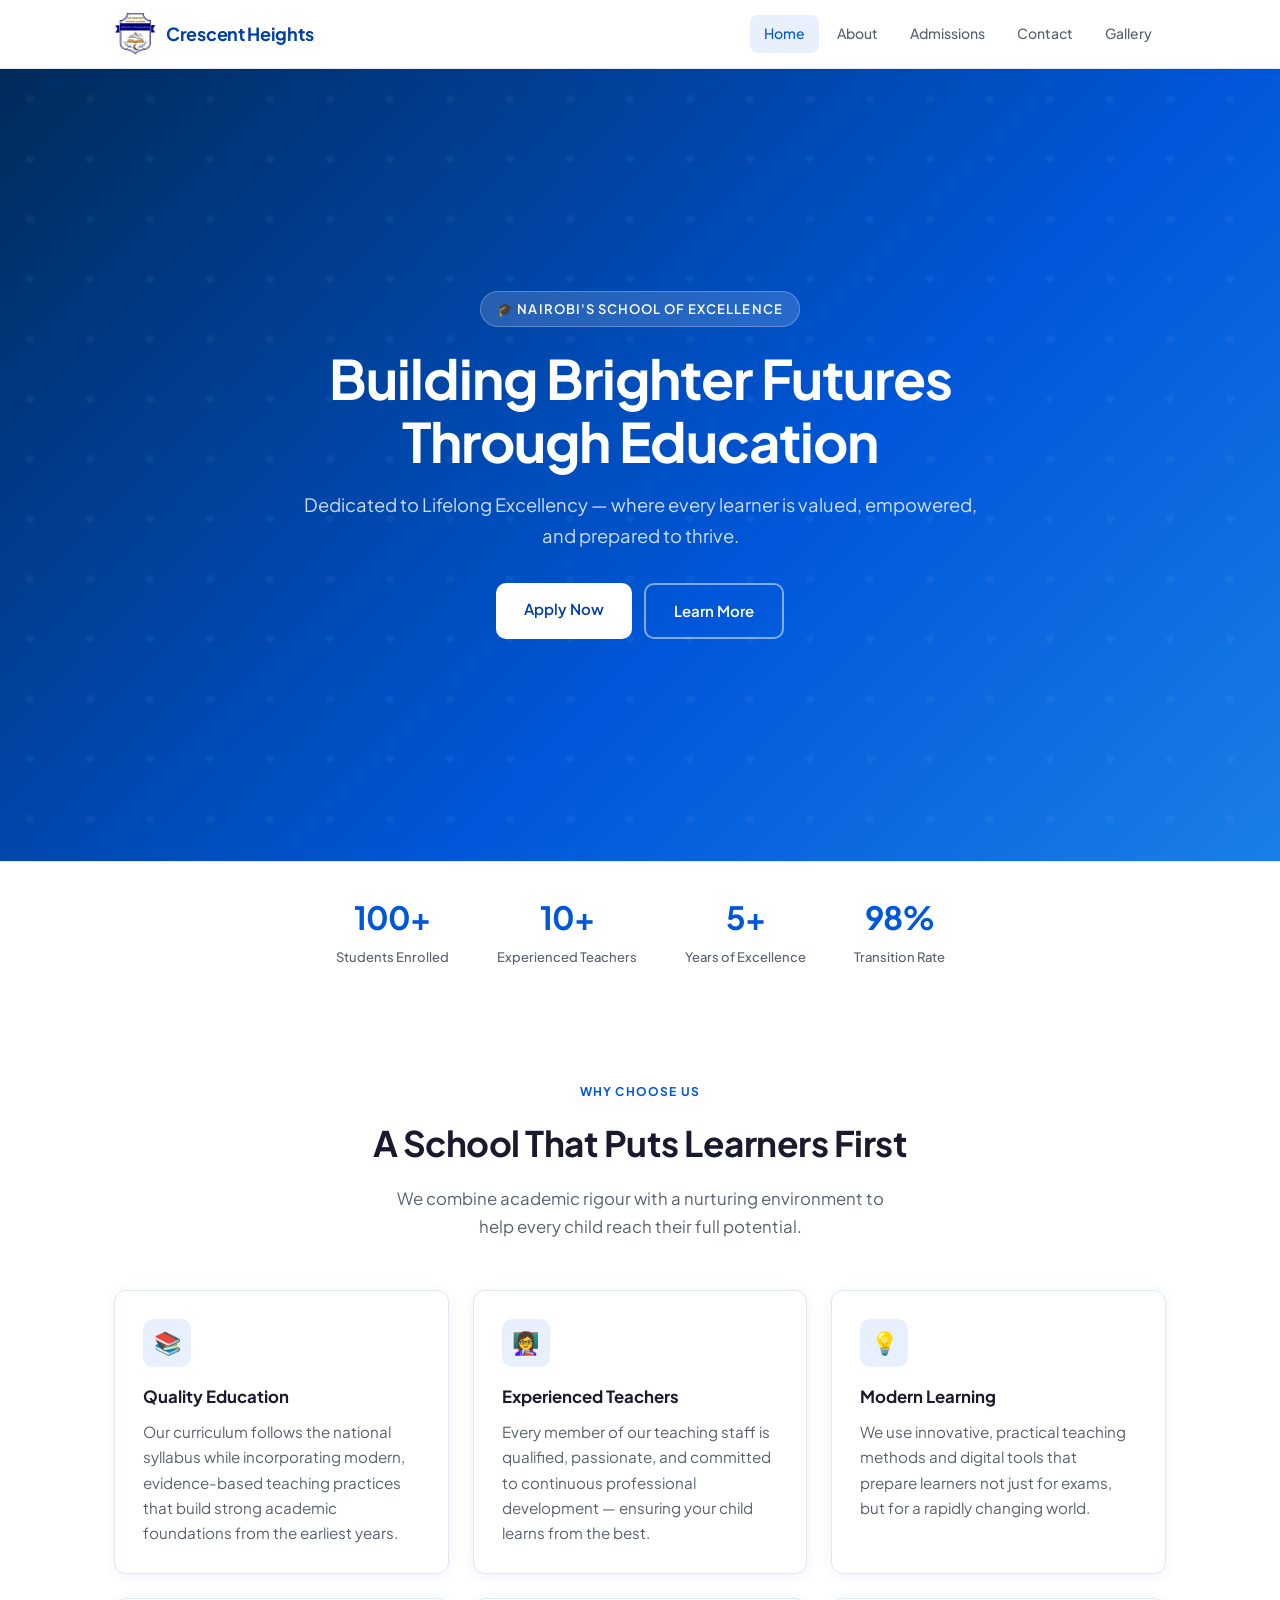
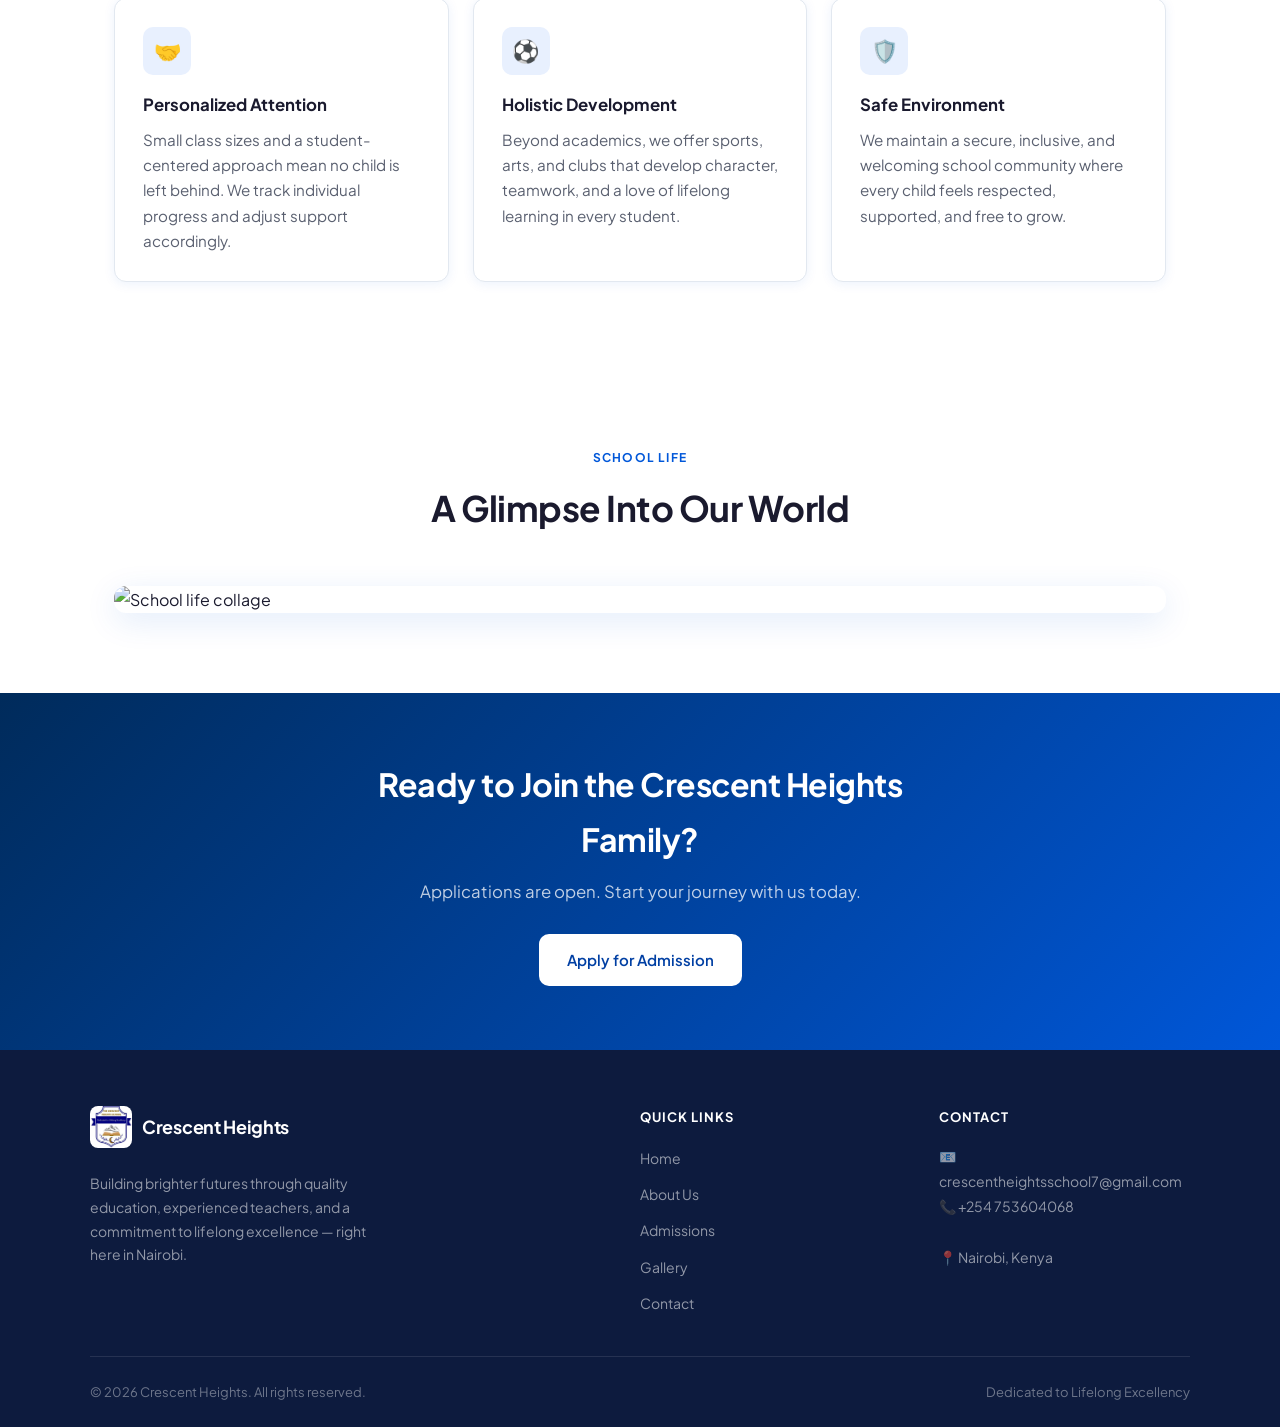
==== index.html @ 7d0cb00f "gallery update" ====
<!DOCTYPE html>
<html lang="en">
<head>
  <meta charset="UTF-8">
  <meta name="viewport" content="width=device-width, initial-scale=1.0">
  <meta name="description" content="Crescent Heights — a modern school committed to quality education, experienced teachers, and lifelong learning. Apply today.">
  <title>Crescent Heights — Building Brighter Futures</title>
  <link rel="icon" href="images/logo.jpg">
  <link rel="stylesheet" href="style.css">
</head>
<body>

<header>
  <div class="navbar">
    <a href="index.html" class="logo-section">
      <img src="images/logo.jpg" class="logo" alt="Crescent Heights Logo">
      <span class="school-name">Crescent Heights</span>
    </a>
    <button class="hamburger" id="hamburger" aria-label="Toggle menu">
      <span></span><span></span><span></span>
    </button>
    <nav id="main-nav">
      <a href="index.html" class="active">Home</a>
      <a href="about.html">About</a>
      <a href="admission.html">Admissions</a>
      <a href="contact.html">Contact</a>
      <a href="gallery.html">Gallery</a>
    </nav>
  </div>
</header>

<section class="hero">
  <div class="hero-content">
    <div class="hero-badge">🎓 Nairobi's School of Excellence</div>
    <h1>Building Brighter Futures Through Education</h1>
    <p>Dedicated to Lifelong Excellency — where every learner is valued, empowered, and prepared to thrive.</p>
    <div class="hero-btns">
      <a href="admission.html" class="btn btn-primary">Apply Now</a>
      <a href="about.html" class="btn btn-outline">Learn More</a>
    </div>
  </div>
</section>

<div class="stats-strip">
  <div class="stats-grid">
    <div class="stat fade-up"><div class="stat-number">100+</div><div class="stat-label">Students Enrolled</div></div>
    <div class="stat fade-up"><div class="stat-number">10+</div><div class="stat-label">Experienced Teachers</div></div>
    <div class="stat fade-up"><div class="stat-number">5+</div><div class="stat-label">Years of Excellence</div></div>
    <div class="stat fade-up"><div class="stat-number">98%</div><div class="stat-label">Transition Rate</div></div>
  </div>
</div>

<section class="section">
  <div class="section-header fade-up">
    <div class="section-tag">Why Choose Us</div>
    <h2>A School That Puts Learners First</h2>
    <p class="section-sub">We combine academic rigour with a nurturing environment to help every child reach their full potential.</p>
  </div>
  <div class="cards">
    <div class="card fade-up">
      <div class="card-icon">📚</div>
      <h3>Quality Education</h3>
      <p>Our curriculum follows the national syllabus while incorporating modern, evidence-based teaching practices that build strong academic foundations from the earliest years.</p>
    </div>
    <div class="card fade-up">
      <div class="card-icon">👩‍🏫</div>
      <h3>Experienced Teachers</h3>
      <p>Every member of our teaching staff is qualified, passionate, and committed to continuous professional development — ensuring your child learns from the best.</p>
    </div>
    <div class="card fade-up">
      <div class="card-icon">💡</div>
      <h3>Modern Learning</h3>
      <p>We use innovative, practical teaching methods and digital tools that prepare learners not just for exams, but for a rapidly changing world.</p>
    </div>
    <div class="card fade-up">
      <div class="card-icon">🤝</div>
      <h3>Personalized Attention</h3>
      <p>Small class sizes and a student-centered approach mean no child is left behind. We track individual progress and adjust support accordingly.</p>
    </div>
    <div class="card fade-up">
      <div class="card-icon">⚽</div>
      <h3>Holistic Development</h3>
      <p>Beyond academics, we offer sports, arts, and clubs that develop character, teamwork, and a love of lifelong learning in every student.</p>
    </div>
    <div class="card fade-up">
      <div class="card-icon">🛡️</div>
      <h3>Safe Environment</h3>
      <p>We maintain a secure, inclusive, and welcoming school community where every child feels respected, supported, and free to grow.</p>
    </div>
  </div>
</section>

<section class="section">
  <div class="section-header fade-up">
    <div class="section-tag">School Life</div>
    <h2>A Glimpse Into Our World</h2>
  </div>
  <div class="collage-preview fade-up">
    <img src="images/photos collage.png" alt="School life collage">
    <div class="collage-overlay">
      <a href="gallery.html" class="btn btn-primary">View Full Gallery</a>
    </div>
  </div>
</section>

<section style="background: linear-gradient(135deg, #002b5b, #0057D9); padding: 64px 24px; text-align: center;">
  <div style="max-width: 560px; margin: 0 auto;">
    <h2 style="color:#fff; font-size:clamp(1.5rem,3vw,2rem); font-weight:700; margin-bottom:12px; letter-spacing:-0.5px;">Ready to Join the Crescent Heights Family?</h2>
    <p style="color:rgba(255,255,255,0.75); margin-bottom:28px; font-size:1.05rem;">Applications are open. Start your journey with us today.</p>
    <a href="admission.html" class="btn btn-primary">Apply for Admission</a>
  </div>
</section>

<footer>
  <div class="footer-grid">
    <div class="footer-brand">
      <a href="index.html" class="logo-section" style="margin-bottom:12px; display:inline-flex;">
        <img src="images/logo.jpg" class="logo" alt="Logo">
        <span class="school-name">Crescent Heights</span>
      </a>
      <p>Building brighter futures through quality education, experienced teachers, and a commitment to lifelong excellence — right here in Nairobi.</p>
    </div>
    <div class="footer-col">
      <h4>Quick Links</h4>
      <ul>
        <li><a href="index.html">Home</a></li>
        <li><a href="about.html">About Us</a></li>
        <li><a href="admission.html">Admissions</a></li>
        <li><a href="gallery.html">Gallery</a></li>
        <li><a href="contact.html">Contact</a></li>
      </ul>
    </div>
    <div class="footer-col">
      <h4>Contact</h4>
      <address>
        📧 crescentheightsschool7@gmail.com<br>
        📞 +254 753604068<br><br>
        📍 Nairobi, Kenya
      </address>
    </div>
  </div>
  <div class="footer-bottom">
    <span>© 2026 Crescent Heights. All rights reserved.</span>
    <span>Dedicated to Lifelong Excellency</span>
  </div>
</footer>

<script>
  const hamburger = document.getElementById('hamburger');
  const nav = document.getElementById('main-nav');
  hamburger.addEventListener('click', () => {
    hamburger.classList.toggle('open');
    nav.classList.toggle('open');
  });

  const observer = new IntersectionObserver((entries) => {
    entries.forEach((e, i) => {
      if (e.isIntersecting) {
        setTimeout(() => e.target.classList.add('visible'), i * 80);
        observer.unobserve(e.target);
      }
    });
  }, { threshold: 0.1 });
  document.querySelectorAll('.fade-up').forEach(el => observer.observe(el));
</script>
</body>
</html>
---- style.css ----
@import url('https://fonts.googleapis.com/css2?family=Plus+Jakarta+Sans:wght@400;500;600;700&display=swap');

*, *::before, *::after { box-sizing: border-box; margin: 0; padding: 0; }

:root {
  --blue: #0057D9;
  --blue-dark: #003FA3;
  --blue-light: #E8F0FE;
  --gold: #F5A623;
  --text: #1a1a2e;
  --muted: #5a6070;
  --border: #e2e8f0;
  --bg: #f8faff;
  --white: #ffffff;
  --radius: 12px;
  --shadow: 0 2px 12px rgba(0,87,217,0.08);
  --shadow-lg: 0 8px 32px rgba(0,87,217,0.12);
}

html { scroll-behavior: smooth; }

body {
  font-family: 'Plus Jakarta Sans', sans-serif;
  color: var(--text);
  background: var(--white);
  line-height: 1.7;
  font-size: 16px;
}

/* ── NAVBAR ── */
header {
  position: sticky;
  top: 0;
  z-index: 100;
  background: rgba(255,255,255,0.95);
  backdrop-filter: blur(10px);
  border-bottom: 1px solid var(--border);
  box-shadow: 0 1px 8px rgba(0,0,0,0.05);
}

.navbar {
  max-width: 1100px;
  margin: 0 auto;
  padding: 0 24px;
  display: flex;
  align-items: center;
  justify-content: space-between;
  height: 68px;
}

.logo-section {
  display: flex;
  align-items: center;
  gap: 10px;
  text-decoration: none;
  flex-shrink: 0;
}

.logo {
  width: 42px;
  height: 42px;
  border-radius: 8px;
  object-fit: cover;
}

.school-name {
  font-weight: 700;
  font-size: 18px;
  color: var(--blue-dark);
  letter-spacing: -0.3px;
}

nav {
  display: flex;
  align-items: center;
  gap: 4px;
}

nav a {
  text-decoration: none;
  color: var(--muted);
  font-weight: 500;
  font-size: 14px;
  padding: 7px 14px;
  border-radius: 8px;
  transition: all 0.2s;
}

nav a:hover, nav a.active {
  color: var(--blue);
  background: var(--blue-light);
}

.hamburger {
  display: none;
  flex-direction: column;
  gap: 5px;
  cursor: pointer;
  padding: 6px;
  background: none;
  border: none;
  border-radius: 6px;
}

.hamburger span {
  display: block;
  width: 22px;
  height: 2px;
  background: var(--text);
  border-radius: 2px;
  transition: all 0.3s;
}

.hamburger.open span:nth-child(1) { transform: translateY(7px) rotate(45deg); }
.hamburger.open span:nth-child(2) { opacity: 0; }
.hamburger.open span:nth-child(3) { transform: translateY(-7px) rotate(-45deg); }

/* ── HERO ── */
.hero {
  background: linear-gradient(135deg, #002b5b 0%, #0057D9 60%, #1a7fe8 100%);
  min-height: 88vh;
  display: flex;
  align-items: center;
  justify-content: center;
  text-align: center;
  padding: 80px 24px;
  position: relative;
  overflow: hidden;
}

.hero::before {
  content: '';
  position: absolute;
  inset: 0;
  background: url("data:image/svg+xml,%3Csvg width='60' height='60' viewBox='0 0 60 60' xmlns='http://www.w3.org/2000/svg'%3E%3Cg fill='none' fill-rule='evenodd'%3E%3Cg fill='%23ffffff' fill-opacity='0.04'%3E%3Ccircle cx='30' cy='30' r='4'/%3E%3C/g%3E%3C/g%3E%3C/svg%3E");
}

.hero-content {
  position: relative;
  z-index: 1;
  max-width: 680px;
}

.hero-badge {
  display: inline-block;
  background: rgba(255,255,255,0.15);
  color: #fff;
  font-size: 13px;
  font-weight: 600;
  letter-spacing: 0.08em;
  text-transform: uppercase;
  padding: 6px 16px;
  border-radius: 999px;
  border: 1px solid rgba(255,255,255,0.25);
  margin-bottom: 20px;
  animation: fadeUp 0.6s ease both;
}

.hero h1 {
  font-size: clamp(2rem, 5vw, 3.4rem);
  font-weight: 700;
  color: #fff;
  line-height: 1.15;
  letter-spacing: -1px;
  margin-bottom: 16px;
  animation: fadeUp 0.6s 0.1s ease both;
}

.hero p {
  font-size: 1.15rem;
  color: rgba(255,255,255,0.8);
  margin-bottom: 32px;
  animation: fadeUp 0.6s 0.2s ease both;
}

.hero-btns {
  display: flex;
  gap: 12px;
  justify-content: center;
  flex-wrap: wrap;
  animation: fadeUp 0.6s 0.3s ease both;
}

.btn {
  display: inline-block;
  padding: 13px 28px;
  border-radius: 10px;
  font-weight: 600;
  font-size: 15px;
  text-decoration: none;
  transition: all 0.2s;
  cursor: pointer;
  border: none;
  font-family: inherit;
}

.btn-primary { background: var(--white); color: var(--blue-dark); }
.btn-primary:hover { background: #f0f4ff; transform: translateY(-2px); box-shadow: 0 8px 20px rgba(0,0,0,0.15); }

.btn-outline { background: transparent; color: #fff; border: 2px solid rgba(255,255,255,0.5); }
.btn-outline:hover { background: rgba(255,255,255,0.1); transform: translateY(-2px); }

.btn-blue { background: var(--blue); color: #fff; }
.btn-blue:hover { background: var(--blue-dark); transform: translateY(-2px); box-shadow: var(--shadow-lg); }

/* ── STATS ── */
.stats-strip {
  background: var(--white);
  border-top: 1px solid var(--border);
  padding: 28px 24px;
}

.stats-grid {
  max-width: 800px;
  margin: 0 auto;
  display: flex;
  justify-content: center;
  gap: 48px;
  flex-wrap: wrap;
}

.stat { text-align: center; }
.stat-number { font-size: 2rem; font-weight: 700; color: var(--blue); letter-spacing: -1px; }
.stat-label { font-size: 13px; color: var(--muted); font-weight: 500; margin-top: 2px; }

/* ── SECTIONS ── */
.section {
  padding: 80px 24px;
  max-width: 1100px;
  margin: 0 auto;
}

.section-header { text-align: center; margin-bottom: 48px; }

.section-tag {
  display: inline-block;
  font-size: 12px;
  font-weight: 700;
  letter-spacing: 0.1em;
  text-transform: uppercase;
  color: var(--blue);
  margin-bottom: 10px;
}

.section h2 {
  font-size: clamp(1.6rem, 3vw, 2.2rem);
  font-weight: 700;
  letter-spacing: -0.5px;
  margin-bottom: 12px;
}

.section-sub { color: var(--muted); font-size: 1.05rem; max-width: 520px; margin: 0 auto; }

/* ── CARDS ── */
.cards { display: grid; grid-template-columns: repeat(auto-fit, minmax(280px, 1fr)); gap: 24px; }

.card {
  background: var(--white);
  border: 1px solid var(--border);
  border-radius: var(--radius);
  padding: 28px;
  transition: all 0.25s;
  box-shadow: var(--shadow);
}

.card:hover { transform: translateY(-4px); box-shadow: var(--shadow-lg); border-color: rgba(0,87,217,0.2); }

.card-icon {
  width: 48px; height: 48px;
  border-radius: 10px;
  background: var(--blue-light);
  display: flex; align-items: center; justify-content: center;
  margin-bottom: 16px;
  font-size: 22px;
}

.card h3 { font-size: 1.05rem; font-weight: 700; margin-bottom: 8px; }
.card p { color: var(--muted); font-size: 0.95rem; line-height: 1.65; }

/* ── PAGE HERO ── */
.page-hero {
  background: linear-gradient(135deg, #002b5b, #0057D9);
  padding: 60px 24px;
  text-align: center;
  color: #fff;
}

.page-hero h1 { font-size: clamp(1.8rem, 4vw, 2.8rem); font-weight: 700; margin-bottom: 10px; letter-spacing: -0.5px; }
.page-hero p { color: rgba(255,255,255,0.8); font-size: 1.05rem; }

/* ── ABOUT ── */
.motto-banner { background: var(--gold); padding: 20px 24px; text-align: center; }
.motto-banner p { font-size: 1.2rem; font-weight: 700; color: #5a3800; letter-spacing: 0.02em; }

.about-page { max-width: 900px; margin: 0 auto; padding: 60px 24px; }

.about-grid { display: grid; grid-template-columns: 1fr 1fr; gap: 24px; margin: 0 0 24px; }

.about-card {
  background: var(--white);
  border: 1px solid var(--border);
  border-radius: var(--radius);
  padding: 32px;
  box-shadow: var(--shadow);
}

.about-card.full-width { grid-column: 1 / -1; }

.about-card h2 {
  font-size: 12px; font-weight: 700; color: var(--blue-dark);
  text-transform: uppercase; letter-spacing: 0.06em; margin-bottom: 10px;
}

.about-card p { color: var(--text); font-size: 1rem; line-height: 1.7; }
.about-card .highlight { font-size: 1.25rem; font-weight: 700; color: var(--blue); font-style: italic; }

.values-grid { display: grid; grid-template-columns: repeat(auto-fit, minmax(160px, 1fr)); gap: 14px; margin-top: 16px; }

.value-item { background: var(--blue-light); border-radius: 10px; padding: 16px; }
.value-item strong { display: block; color: var(--blue-dark); font-weight: 700; font-size: 14px; margin-bottom: 4px; }
.value-item span { font-size: 13px; color: var(--muted); }

/* ── FORMS ── */
.form-page { max-width: 680px; margin: 0 auto; padding: 60px 24px; }

.form-card {
  background: var(--white);
  border: 1px solid var(--border);
  border-radius: 16px;
  padding: 40px;
  box-shadow: var(--shadow-lg);
}

.form-card h2 { font-size: 1.4rem; font-weight: 700; margin-bottom: 6px; }
.form-card .sub { color: var(--muted); font-size: 0.95rem; margin-bottom: 28px; }

.form-group { margin-bottom: 18px; }
.form-group label { display: block; font-size: 14px; font-weight: 600; color: var(--text); margin-bottom: 6px; }

.form-group input,
.form-group select,
.form-group textarea {
  width: 100%;
  padding: 11px 14px;
  border: 1.5px solid var(--border);
  border-radius: 8px;
  font-family: inherit;
  font-size: 15px;
  color: var(--text);
  background: var(--white);
  transition: border-color 0.2s, box-shadow 0.2s;
  outline: none;
}

.form-group input:focus,
.form-group select:focus,
.form-group textarea:focus {
  border-color: var(--blue);
  box-shadow: 0 0 0 3px rgba(0,87,217,0.1);
}

.form-group textarea { resize: vertical; min-height: 110px; }
.form-row { display: grid; grid-template-columns: 1fr 1fr; gap: 16px; }

.docs-checklist {
  background: var(--blue-light);
  border-radius: 10px;
  padding: 18px 20px;
  margin-bottom: 24px;
}

.docs-checklist h4 {
  font-size: 13px; font-weight: 700; color: var(--blue-dark);
  text-transform: uppercase; letter-spacing: 0.06em; margin-bottom: 10px;
}

.docs-checklist ul { list-style: none; display: flex; flex-direction: column; gap: 6px; }

.docs-checklist li {
  font-size: 14px; color: var(--blue-dark);
  display: flex; align-items: center; gap: 8px;
}

.docs-checklist li::before { content: '✓'; font-weight: 700; color: var(--blue); }

/* ── CONTACT ── */
.contact-layout {
  display: grid;
  grid-template-columns: 1fr 1.6fr;
  gap: 40px;
  max-width: 1000px;
  margin: 0 auto;
  padding: 60px 24px;
  align-items: start;
}

.contact-info h2 { font-size: 1.5rem; font-weight: 700; margin-bottom: 10px; }
.contact-info .sub { color: var(--muted); margin-bottom: 28px; font-size: 0.95rem; }

.contact-detail { display: flex; align-items: flex-start; gap: 14px; margin-bottom: 20px; }

.contact-detail-icon {
  width: 40px; height: 40px;
  border-radius: 10px;
  background: var(--blue-light);
  display: flex; align-items: center; justify-content: center;
  font-size: 17px; flex-shrink: 0;
}

.contact-detail-text strong {
  display: block; font-size: 13px; font-weight: 700;
  color: var(--muted); text-transform: uppercase;
  letter-spacing: 0.05em; margin-bottom: 2px;
}

.contact-detail-text span { font-size: 15px; color: var(--text); }

.map-embed { margin-top: 24px; border-radius: var(--radius); overflow: hidden; border: 1px solid var(--border); }
.map-embed iframe { width: 100%; height: 220px; display: block; border: none; }

/* ── GALLERY ── */
.gallery-section { padding: 60px 24px; max-width: 1100px; margin: 0 auto; }

.gallery-filters { display: flex; gap: 8px; justify-content: center; margin-bottom: 32px; flex-wrap: wrap; }

.filter-btn {
  padding: 7px 18px;
  border-radius: 999px;
  border: 1.5px solid var(--border);
  background: transparent;
  font-family: inherit;
  font-size: 14px; font-weight: 500;
  color: var(--muted);
  cursor: pointer;
  transition: all 0.2s;
}

.filter-btn.active, .filter-btn:hover { background: var(--blue); color: #fff; border-color: var(--blue); }

.gallery-grid { display: grid; grid-template-columns: repeat(auto-fill, minmax(280px, 1fr)); gap: 16px; }

.gallery-item {
  border-radius: var(--radius);
  overflow: hidden;
  aspect-ratio: 4/3;
  background: var(--bg);
  border: 1px solid var(--border);
  cursor: pointer;
  position: relative;
}

.gallery-item img { width: 100%; height: 100%; object-fit: cover; transition: transform 0.35s; display: block; }
.gallery-item:hover img { transform: scale(1.05); }

.gallery-item-overlay {
  position: absolute; inset: 0;
  background: rgba(0,43,91,0.55);
  display: flex; align-items: center; justify-content: center;
  opacity: 0; transition: opacity 0.25s;
  color: #fff; font-size: 28px;
}

.gallery-item:hover .gallery-item-overlay { opacity: 1; }

/* ── LIGHTBOX ── */
.lightbox {
  display: none; position: fixed; inset: 0;
  background: rgba(0,0,0,0.92);
  z-index: 1000;
  align-items: center; justify-content: center;
  padding: 24px;
}

.lightbox.open { display: flex; }
.lightbox-img { max-width: 90vw; max-height: 85vh; border-radius: 8px; object-fit: contain; }

.lightbox .close {
  position: absolute; top: 20px; right: 28px;
  color: #fff; font-size: 36px; cursor: pointer;
  line-height: 1; opacity: 0.7; transition: opacity 0.2s;
}

.lightbox .close:hover { opacity: 1; }

/* ── FOOTER ── */
footer { background: #0d1b3e; color: rgba(255,255,255,0.75); padding: 56px 24px 24px; }

.footer-grid {
  max-width: 1100px; margin: 0 auto;
  display: grid; grid-template-columns: 2fr 1fr 1fr;
  gap: 48px; padding-bottom: 40px;
  border-bottom: 1px solid rgba(255,255,255,0.1);
}

.footer-brand .school-name { color: #fff; font-size: 18px; }
.footer-brand p { margin-top: 12px; font-size: 14px; line-height: 1.7; max-width: 280px; color: rgba(255,255,255,0.55); }

.footer-col h4 { color: #fff; font-size: 13px; font-weight: 700; text-transform: uppercase; letter-spacing: 0.08em; margin-bottom: 16px; }
.footer-col ul { list-style: none; display: flex; flex-direction: column; gap: 9px; }
.footer-col ul li a { color: rgba(255,255,255,0.55); text-decoration: none; font-size: 14px; transition: color 0.2s; }
.footer-col ul li a:hover { color: #fff; }
.footer-col address { font-style: normal; font-size: 14px; color: rgba(255,255,255,0.55); line-height: 1.8; }

.footer-bottom {
  max-width: 1100px; margin: 0 auto; padding-top: 24px;
  display: flex; justify-content: space-between; align-items: center;
  font-size: 13px; color: rgba(255,255,255,0.4);
  flex-wrap: wrap; gap: 8px;
}

/* ── COLLAGE PREVIEW ── */
.collage-preview {
  position: relative;
  border-radius: var(--radius);
  overflow: hidden;
  box-shadow: var(--shadow-lg);
  cursor: pointer;
}

.collage-preview img {
  width: 100%;
  max-height: 440px;
  object-fit: cover;
  display: block;
  transition: transform 0.4s ease;
}

.collage-preview:hover img { transform: scale(1.03); }

.collage-overlay {
  position: absolute;
  inset: 0;
  background: rgba(0,20,60,0.45);
  display: flex;
  align-items: center;
  justify-content: center;
  opacity: 0;
  transition: opacity 0.3s ease;
}

.collage-preview:hover .collage-overlay { opacity: 1; }

/* ── ANIMATIONS ── */
.fade-up { opacity: 0; transform: translateY(24px); transition: opacity 0.5s ease, transform 0.5s ease; }
.fade-up.visible { opacity: 1; transform: none; }

@keyframes fadeUp {
  from { opacity: 0; transform: translateY(20px); }
  to { opacity: 1; transform: none; }
}

/* ── RESPONSIVE ── */
@media (max-width: 768px) {
  .hamburger { display: flex; }

  nav {
    display: none; position: absolute;
    top: 68px; left: 0; right: 0;
    background: var(--white);
    border-bottom: 1px solid var(--border);
    flex-direction: column;
    padding: 12px 16px 20px; gap: 2px;
    box-shadow: 0 8px 24px rgba(0,0,0,0.08);
  }

  nav.open { display: flex; }
  nav a { width: 100%; padding: 11px 14px; font-size: 15px; }

  .about-grid { grid-template-columns: 1fr; }
  .about-card.full-width { grid-column: 1; }
  .form-row { grid-template-columns: 1fr; }
  .contact-layout { grid-template-columns: 1fr; }
  .footer-grid { grid-template-columns: 1fr; gap: 32px; }
  .stats-grid { gap: 28px; }
  .form-card { padding: 24px; }
}

@media (max-width: 480px) {
  .hero-btns { flex-direction: column; align-items: center; }
  .gallery-grid { grid-template-columns: repeat(2, 1fr); }
}
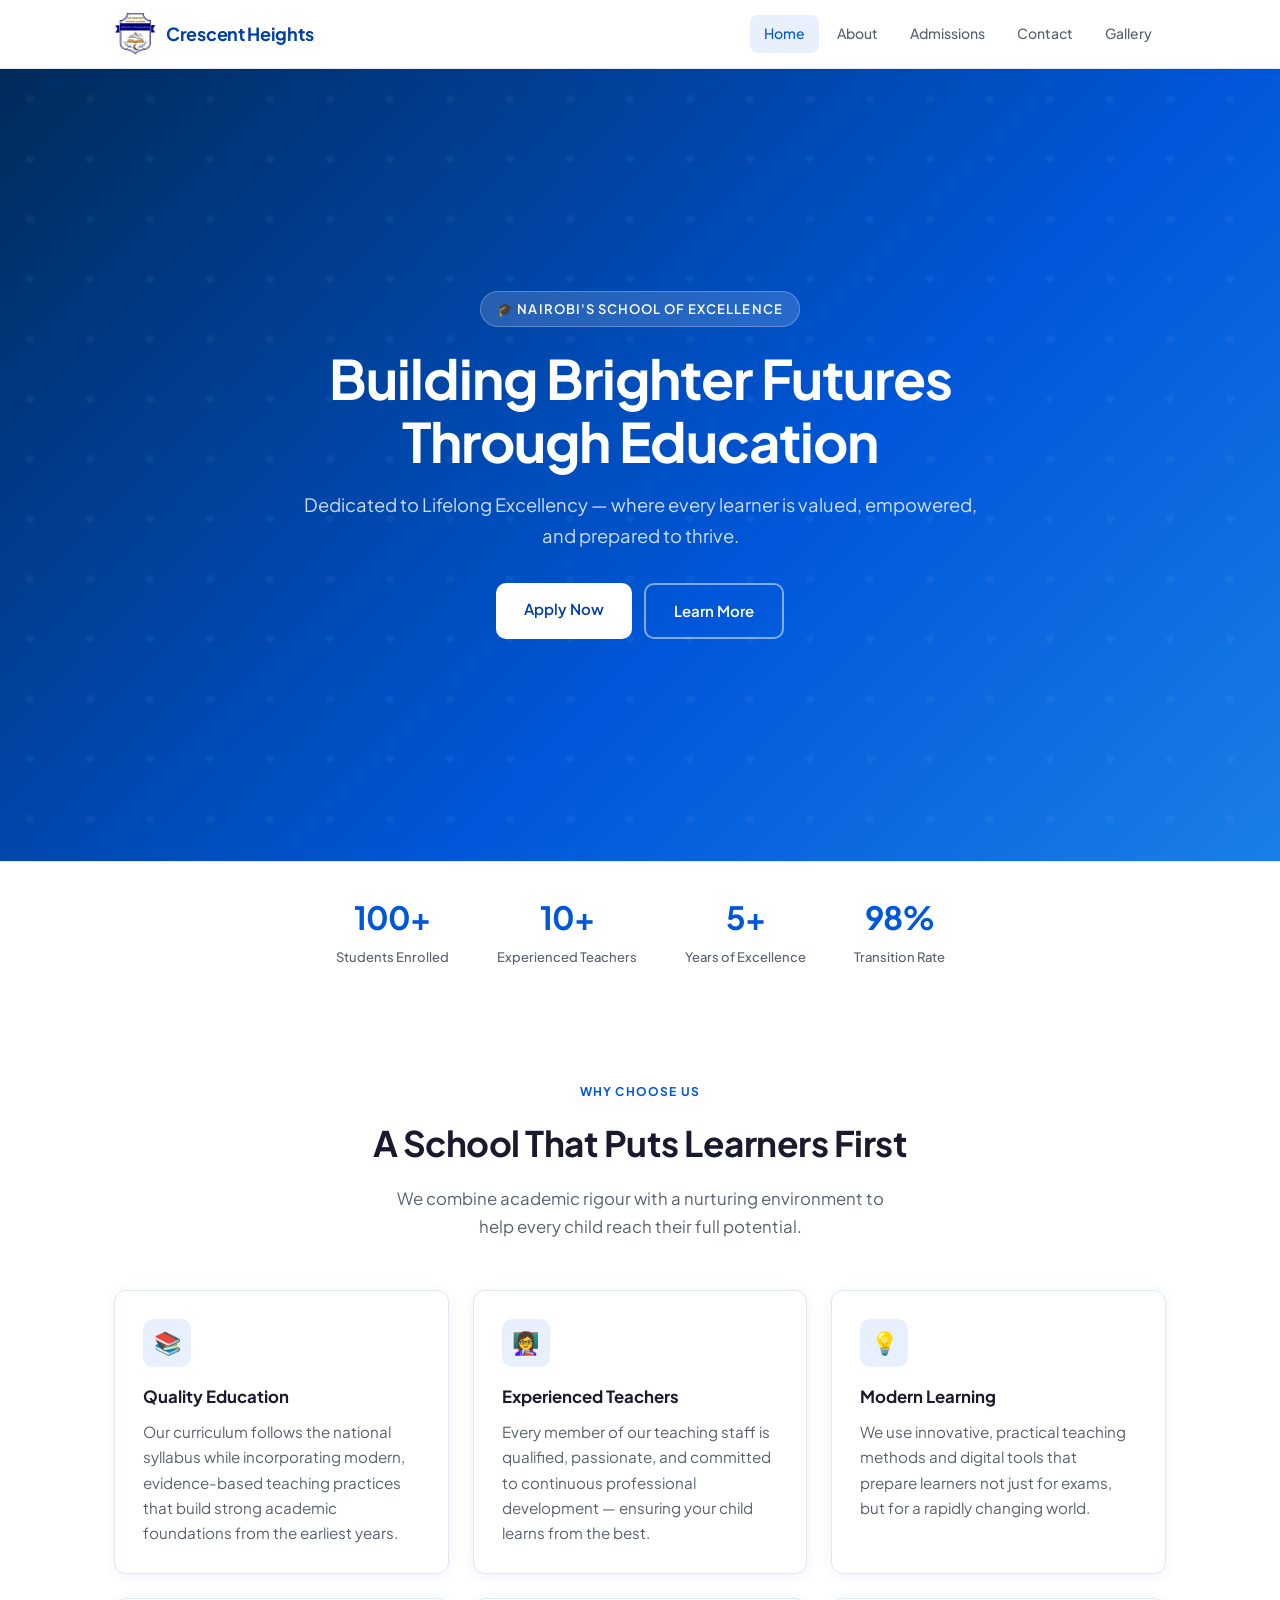
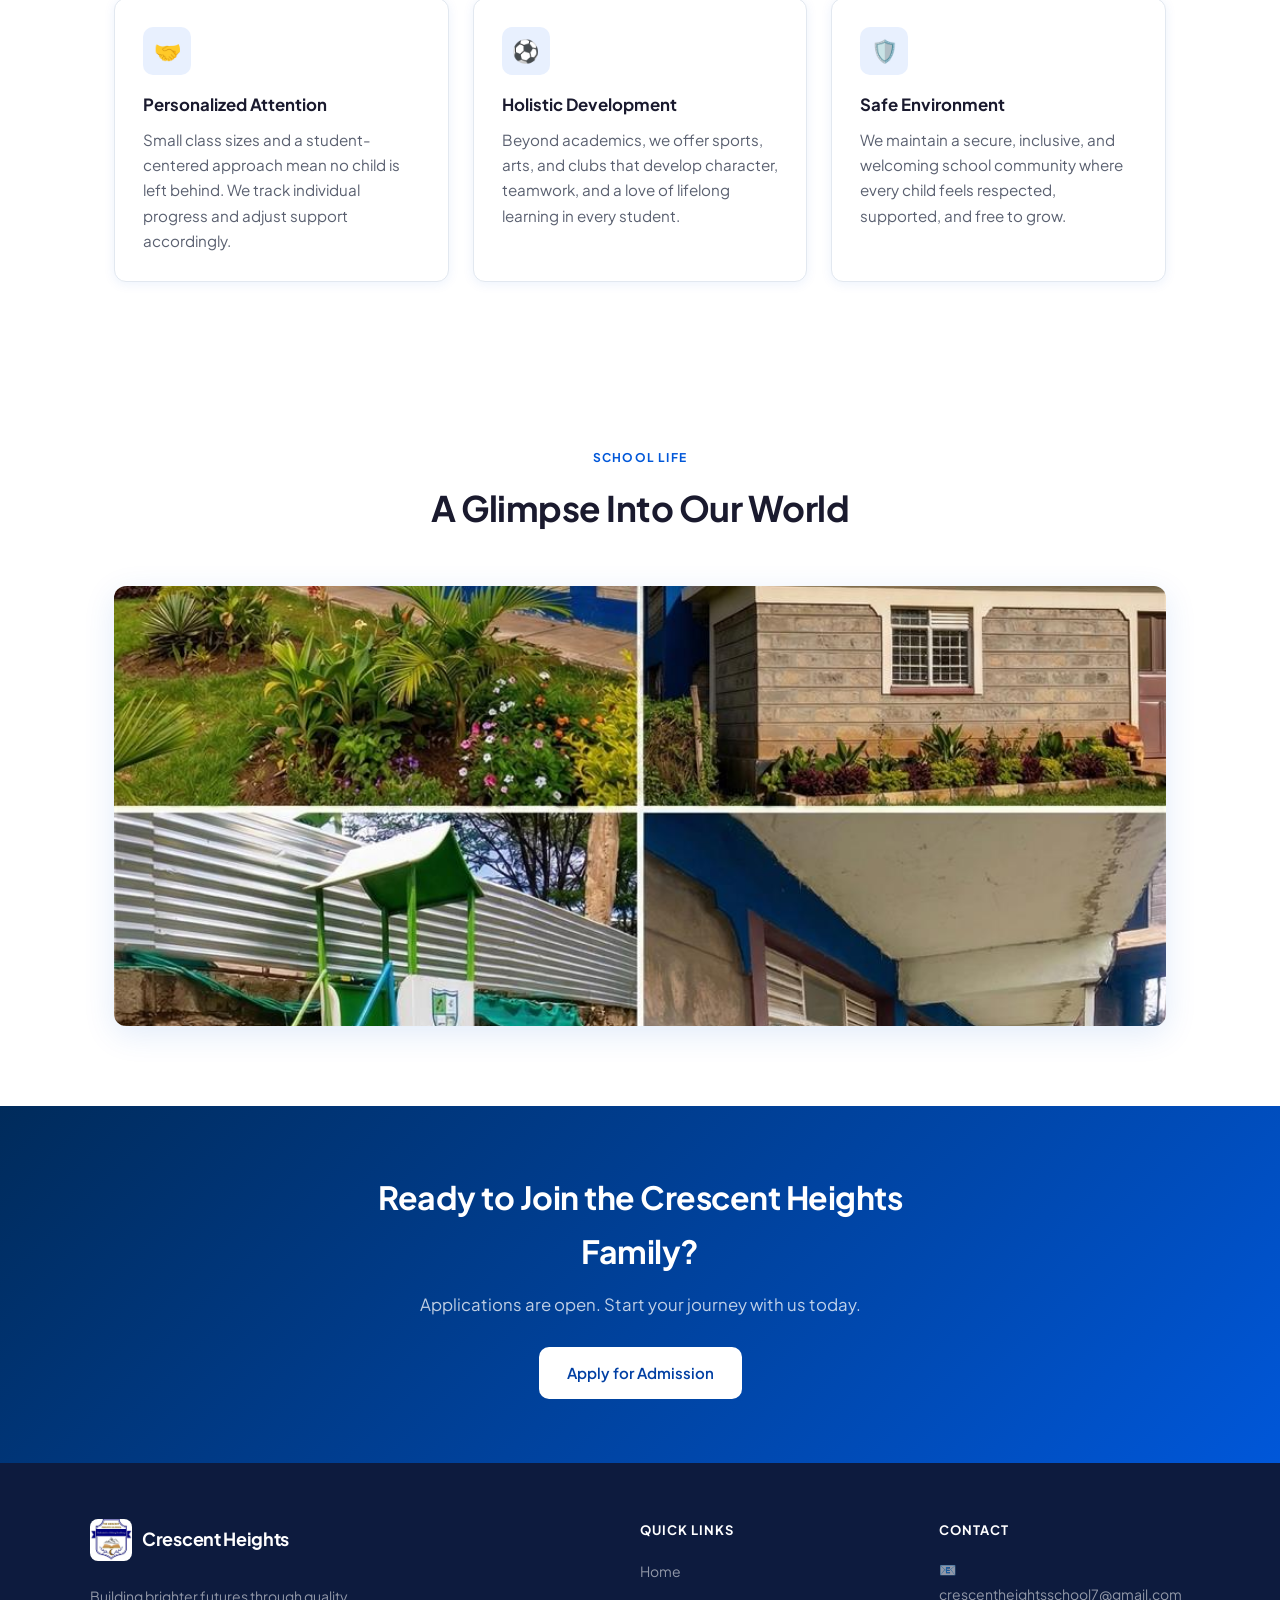
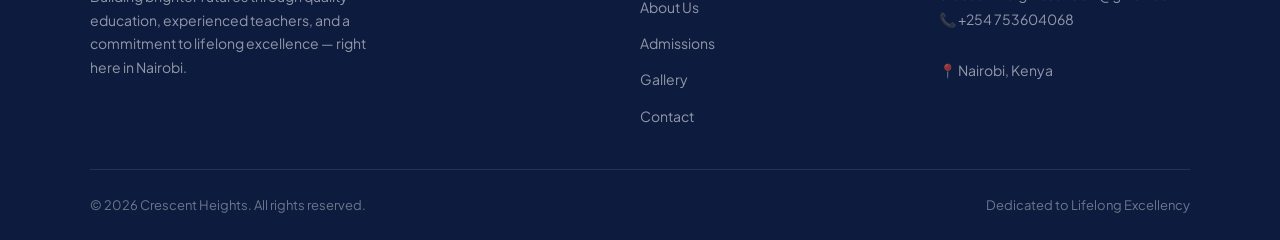
==== commit c8c4204e: "compression" ====
--- a/index.html
+++ b/index.html
@@ -6,6 +6,7 @@
   <meta name="description" content="Crescent Heights — a modern school committed to quality education, experienced teachers, and lifelong learning. Apply today.">
   <title>Crescent Heights — Building Brighter Futures</title>
   <link rel="icon" href="images/logo.jpg">
+  <link rel="preconnect" href="https://fonts.googleapis.com">
   <link rel="stylesheet" href="style.css">
 </head>
 <body>
@@ -96,7 +97,7 @@
     <h2>A Glimpse Into Our World</h2>
   </div>
   <div class="collage-preview fade-up">
-    <img src="images/photos collage.png" alt="School life collage">
+    <img src="images/photos collage.jpg" alt="School life collage">
     <div class="collage-overlay">
       <a href="gallery.html" class="btn btn-primary">View Full Gallery</a>
     </div>
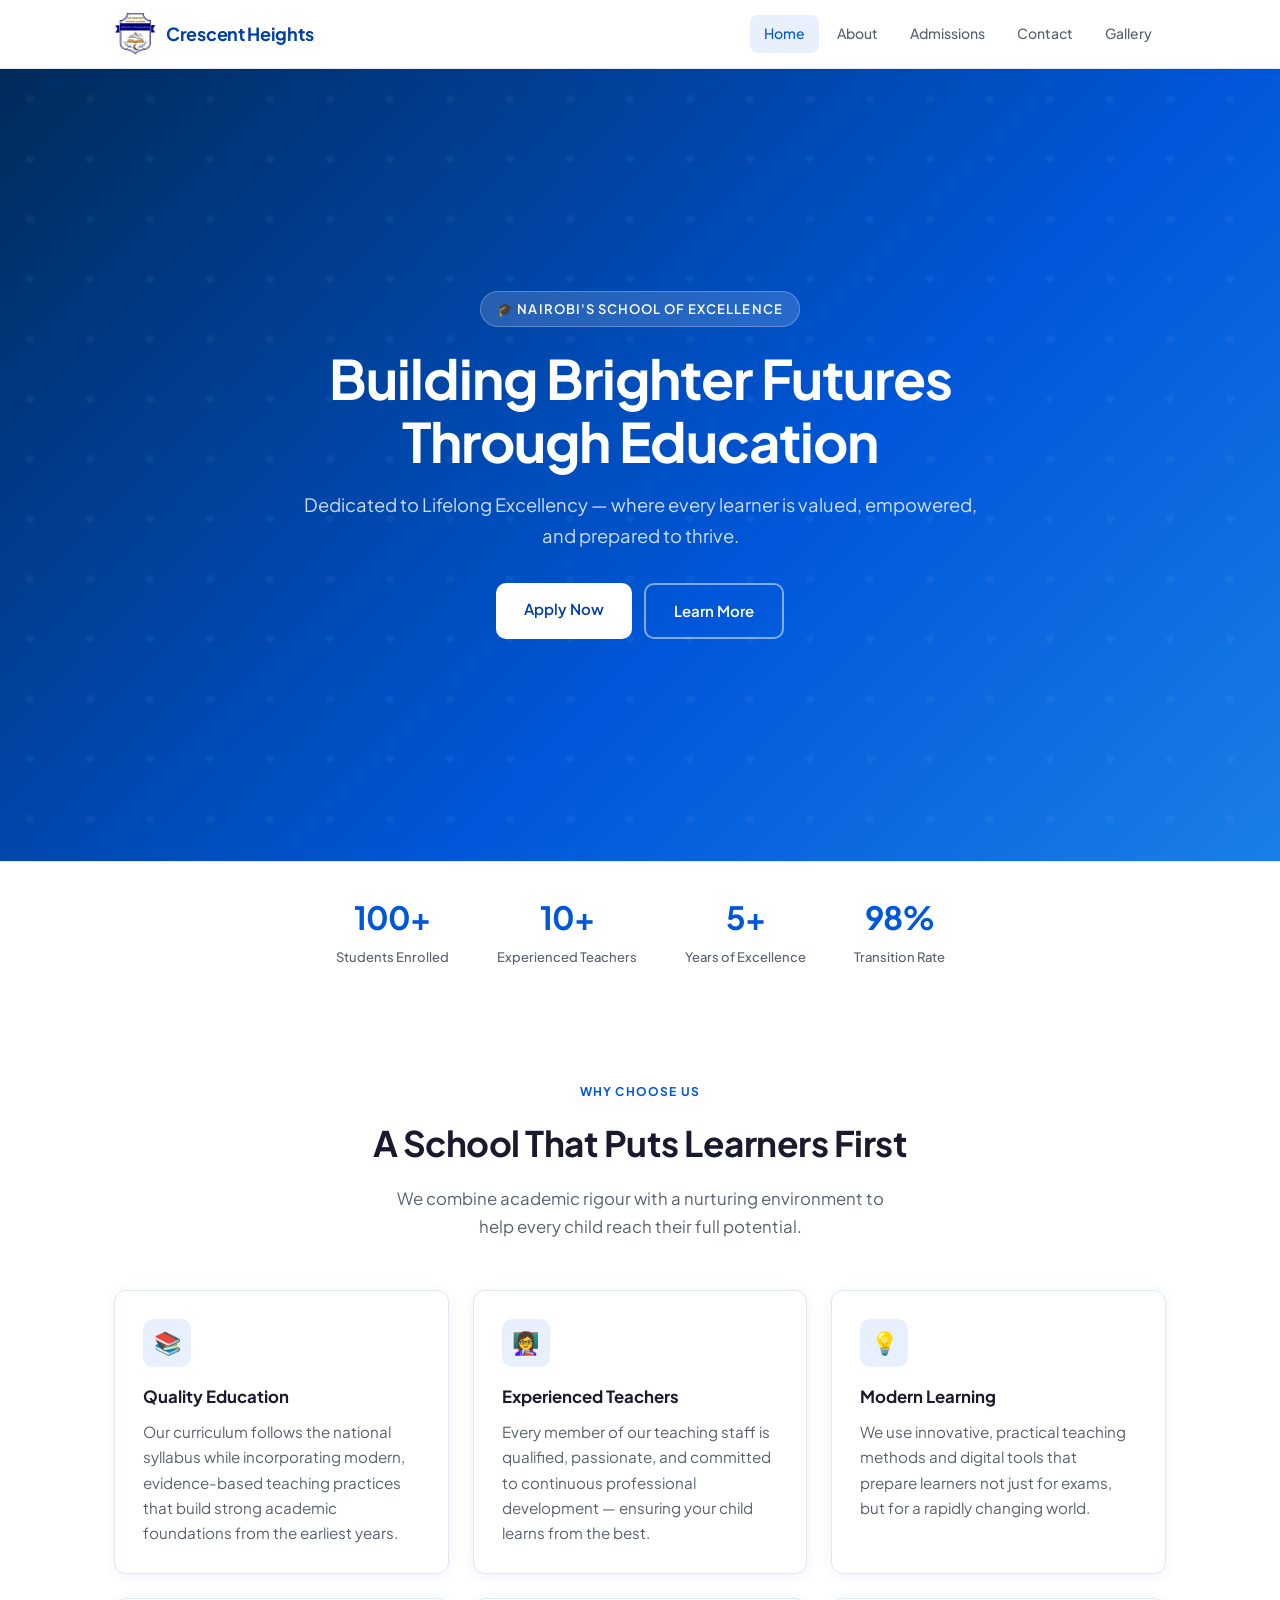
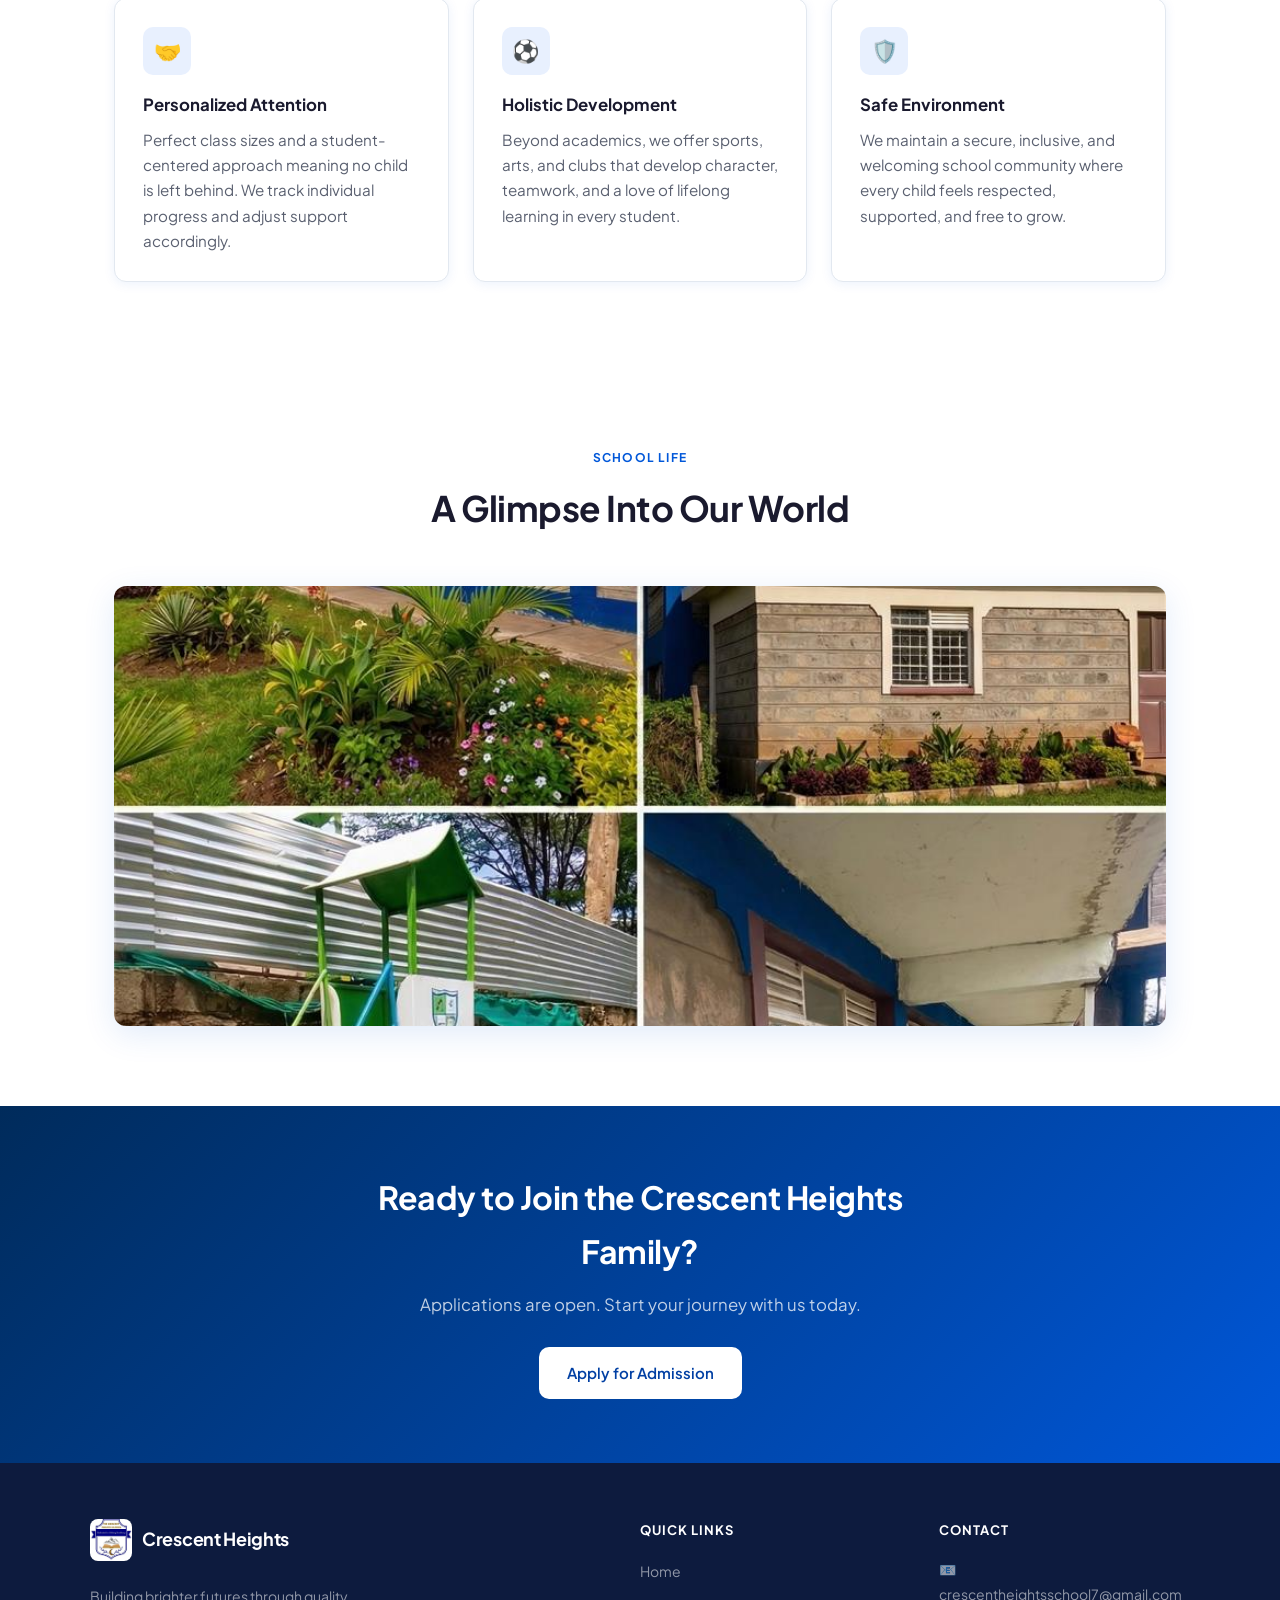
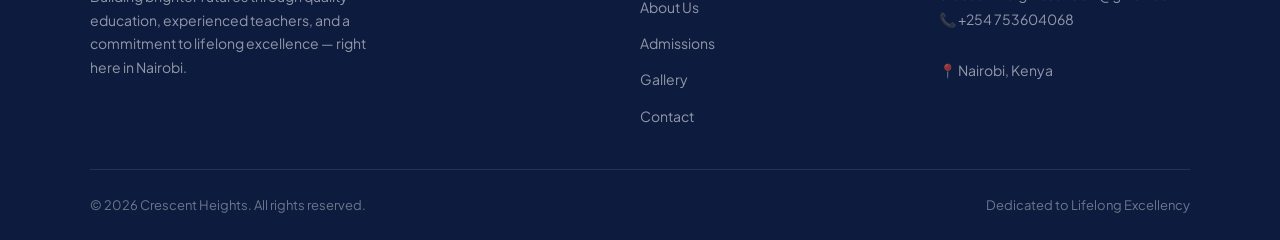
==== commit ccaf0a87: "editing" ====
--- a/index.html
+++ b/index.html
@@ -76,7 +76,7 @@
     <div class="card fade-up">
       <div class="card-icon">🤝</div>
       <h3>Personalized Attention</h3>
-      <p>Small class sizes and a student-centered approach mean no child is left behind. We track individual progress and adjust support accordingly.</p>
+      <p>Perfect class sizes and a student-centered approach meaning no child is left behind. We track individual progress and adjust support accordingly.</p>
     </div>
     <div class="card fade-up">
       <div class="card-icon">⚽</div>
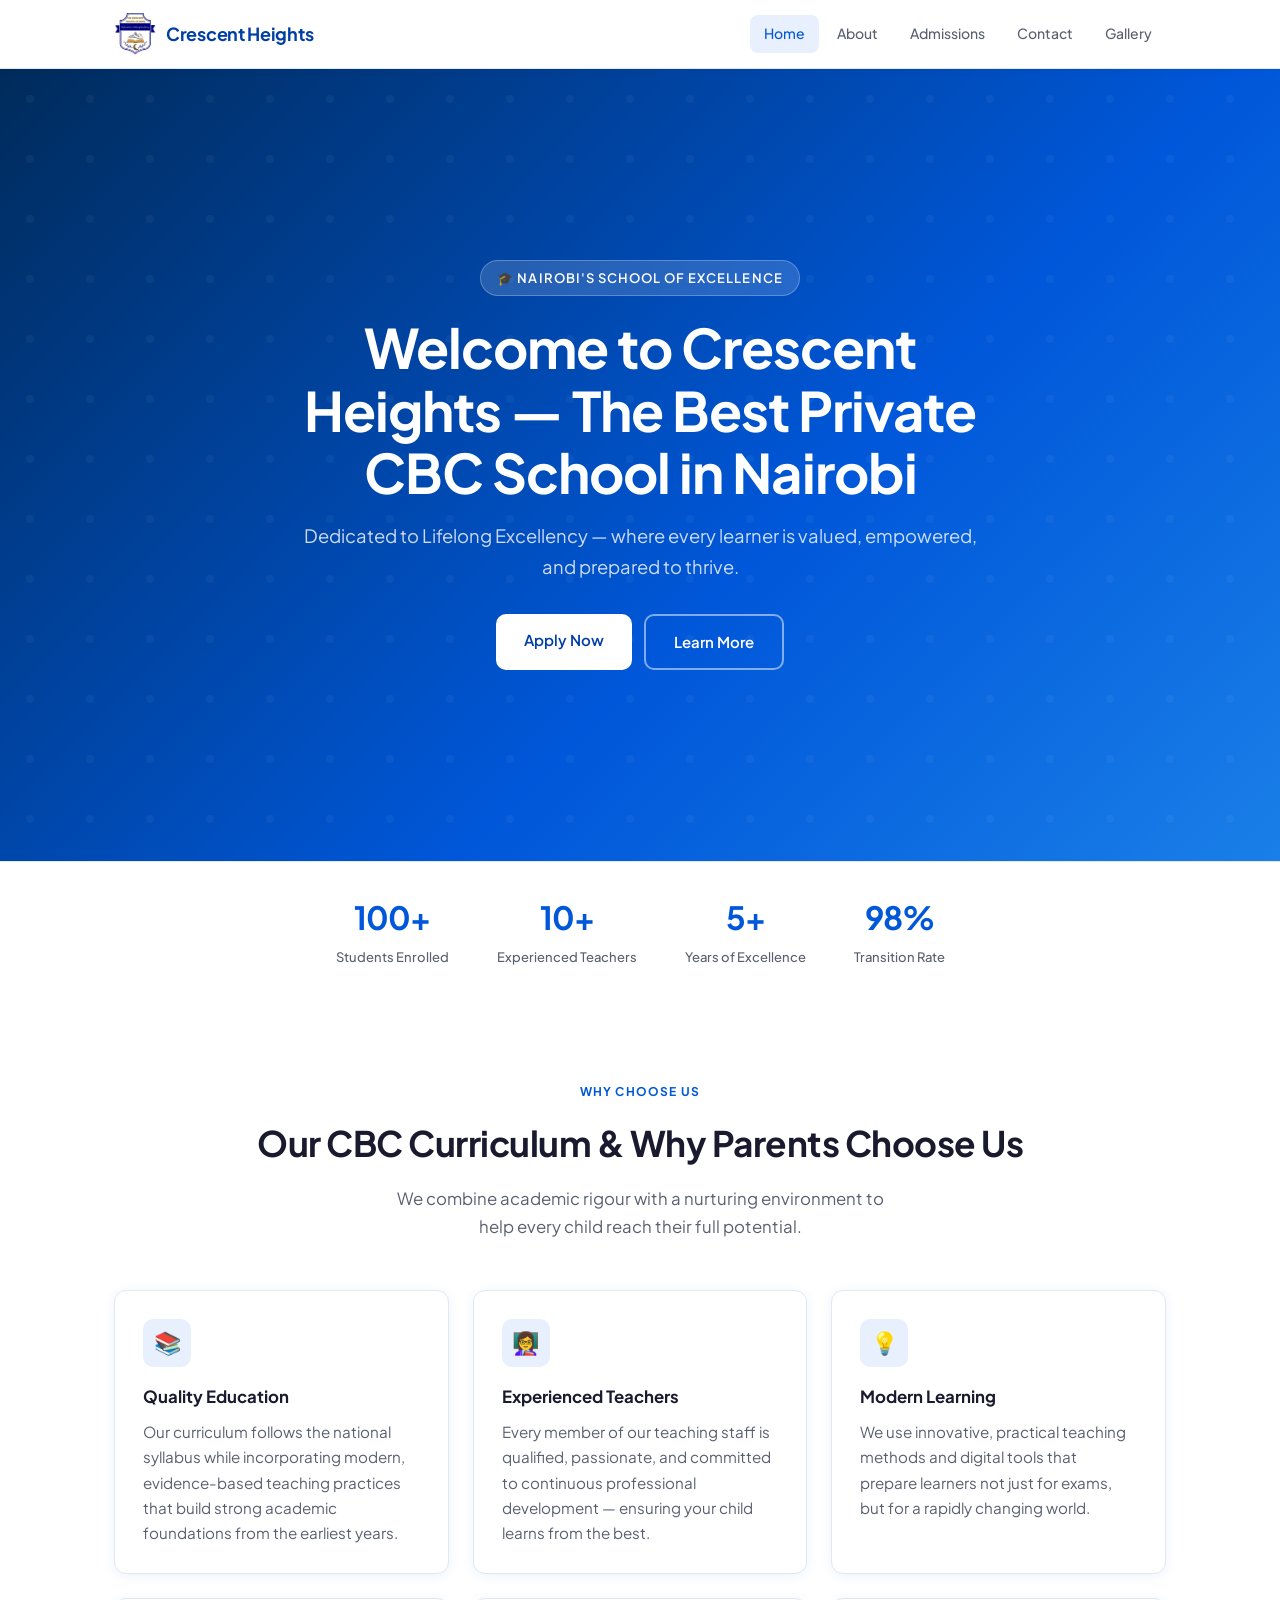
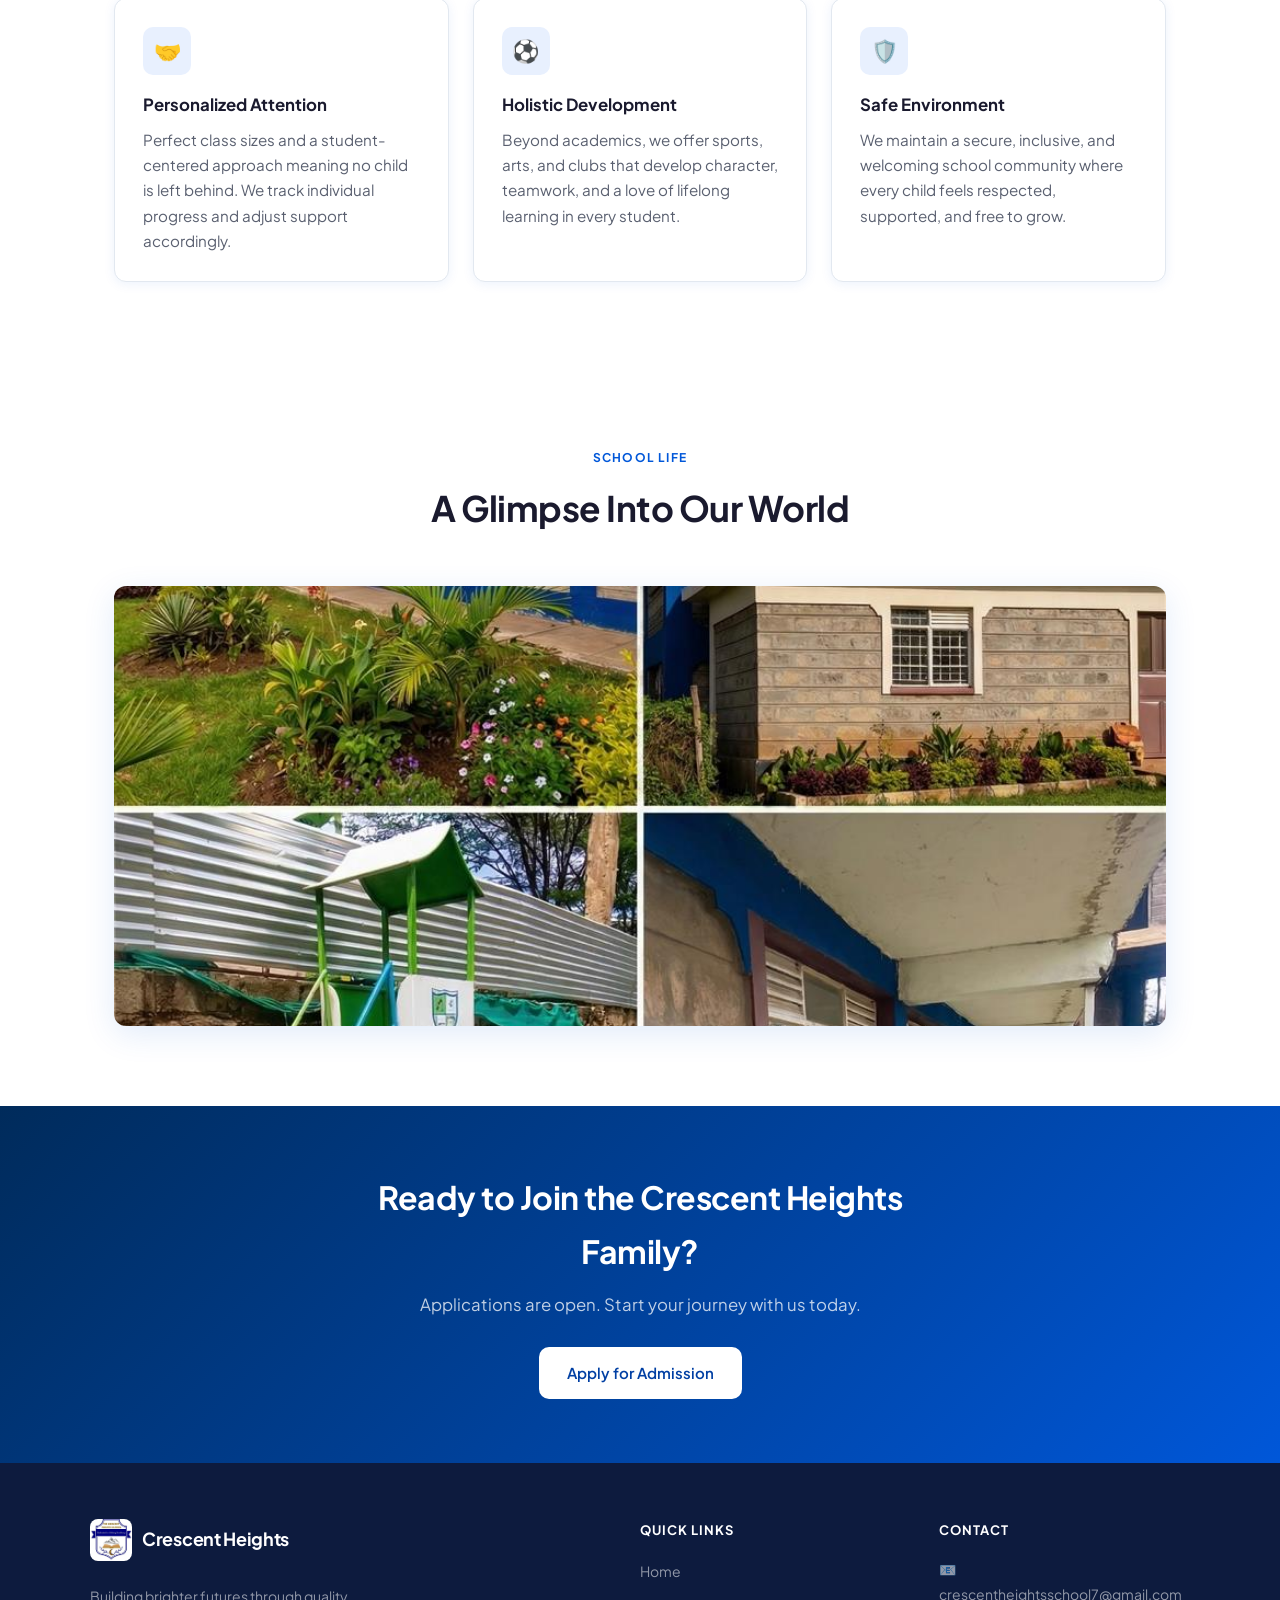
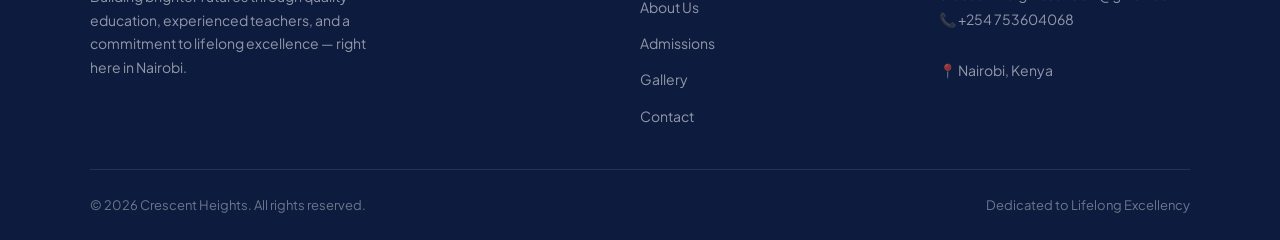
==== commit f927ed24: "cbc" ====
--- a/index.html
+++ b/index.html
@@ -4,8 +4,9 @@
   <meta charset="UTF-8">
   <meta name="viewport" content="width=device-width, initial-scale=1.0">
   <meta name="description" content="Crescent Heights — a modern school committed to quality education, experienced teachers, and lifelong learning. Apply today.">
-  <title>Crescent Heights — Building Brighter Futures</title>
-  <link rel="icon" href="images/logo.jpg">
+  <title>Crescent Heights School | Top-Rated Private CBC School in Nairobi</title>
+  <meta name="description" content="Crescent Heights School offers a holistic CBC curriculum in Nairobi. Discover our modern facilities, expert teachers, and nurturing environment for your child. Enroll now!">
+  <link rel="icon" type="image/jpg" href="images/logo.jpg">
   <link rel="preconnect" href="https://fonts.googleapis.com">
   <link rel="stylesheet" href="style.css">
 </head>
@@ -14,7 +15,7 @@
 <header>
   <div class="navbar">
     <a href="index.html" class="logo-section">
-      <img src="images/logo.jpg" class="logo" alt="Crescent Heights Logo">
+      <img src="images/logo.jpg" class="logo" alt="Crescent Heights School Logo - Private CBC School in Nairobi">
       <span class="school-name">Crescent Heights</span>
     </a>
     <button class="hamburger" id="hamburger" aria-label="Toggle menu">
@@ -33,7 +34,7 @@
 <section class="hero">
   <div class="hero-content">
     <div class="hero-badge">🎓 Nairobi's School of Excellence</div>
-    <h1>Building Brighter Futures Through Education</h1>
+    <h1>Welcome to Crescent Heights — The Best Private CBC School in Nairobi</h1>
     <p>Dedicated to Lifelong Excellency — where every learner is valued, empowered, and prepared to thrive.</p>
     <div class="hero-btns">
       <a href="admission.html" class="btn btn-primary">Apply Now</a>
@@ -54,7 +55,7 @@
 <section class="section">
   <div class="section-header fade-up">
     <div class="section-tag">Why Choose Us</div>
-    <h2>A School That Puts Learners First</h2>
+    <h2>Our CBC Curriculum & Why Parents Choose Us</h2>
     <p class="section-sub">We combine academic rigour with a nurturing environment to help every child reach their full potential.</p>
   </div>
   <div class="cards">
@@ -97,7 +98,7 @@
     <h2>A Glimpse Into Our World</h2>
   </div>
   <div class="collage-preview fade-up">
-    <img src="images/photos collage.jpg" alt="School life collage">
+    <img src="images/photos collage.jpg" alt="Crescent Heights School life collage - students, classrooms and activities in Nairobi">
     <div class="collage-overlay">
       <a href="gallery.html" class="btn btn-primary">View Full Gallery</a>
     </div>
@@ -116,7 +117,7 @@
   <div class="footer-grid">
     <div class="footer-brand">
       <a href="index.html" class="logo-section" style="margin-bottom:12px; display:inline-flex;">
-        <img src="images/logo.jpg" class="logo" alt="Logo">
+        <img src="images/logo.jpg" class="logo" alt="Crescent Heights School Logo">
         <span class="school-name">Crescent Heights</span>
       </a>
       <p>Building brighter futures through quality education, experienced teachers, and a commitment to lifelong excellence — right here in Nairobi.</p>
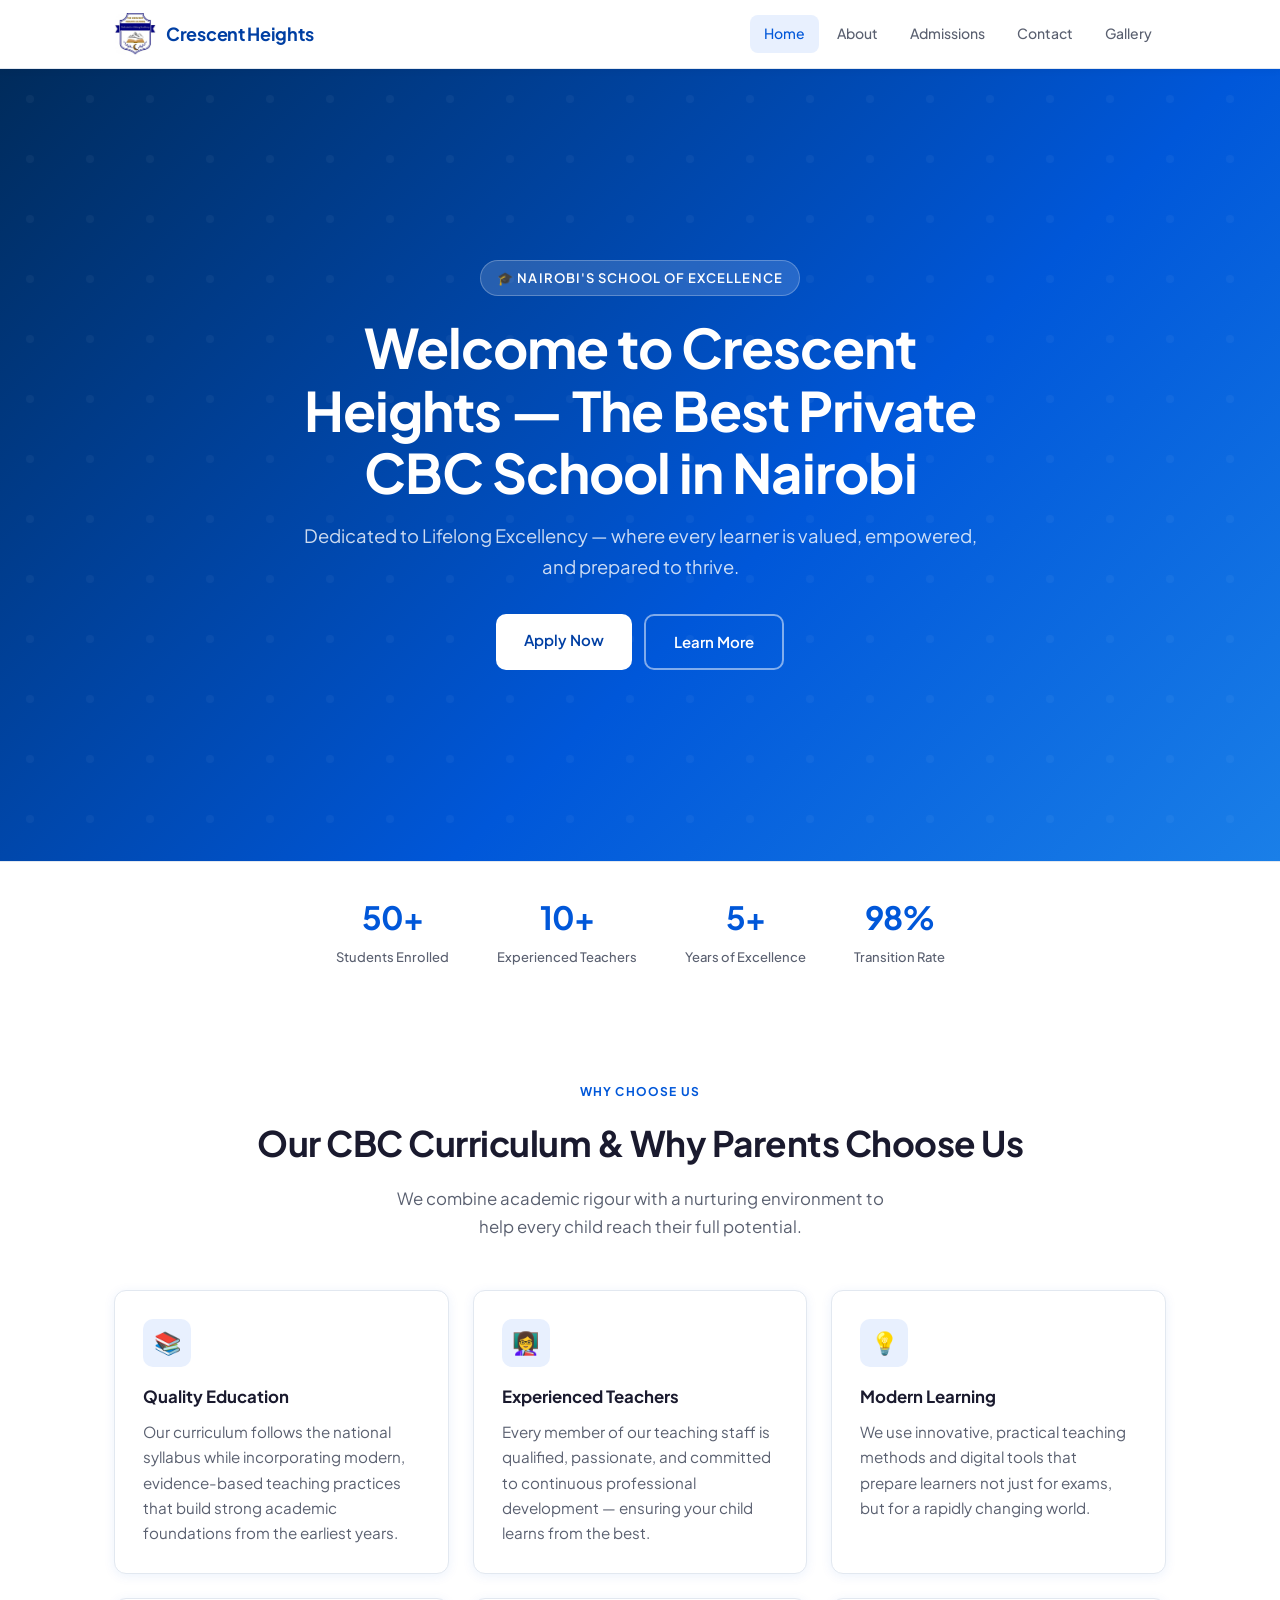
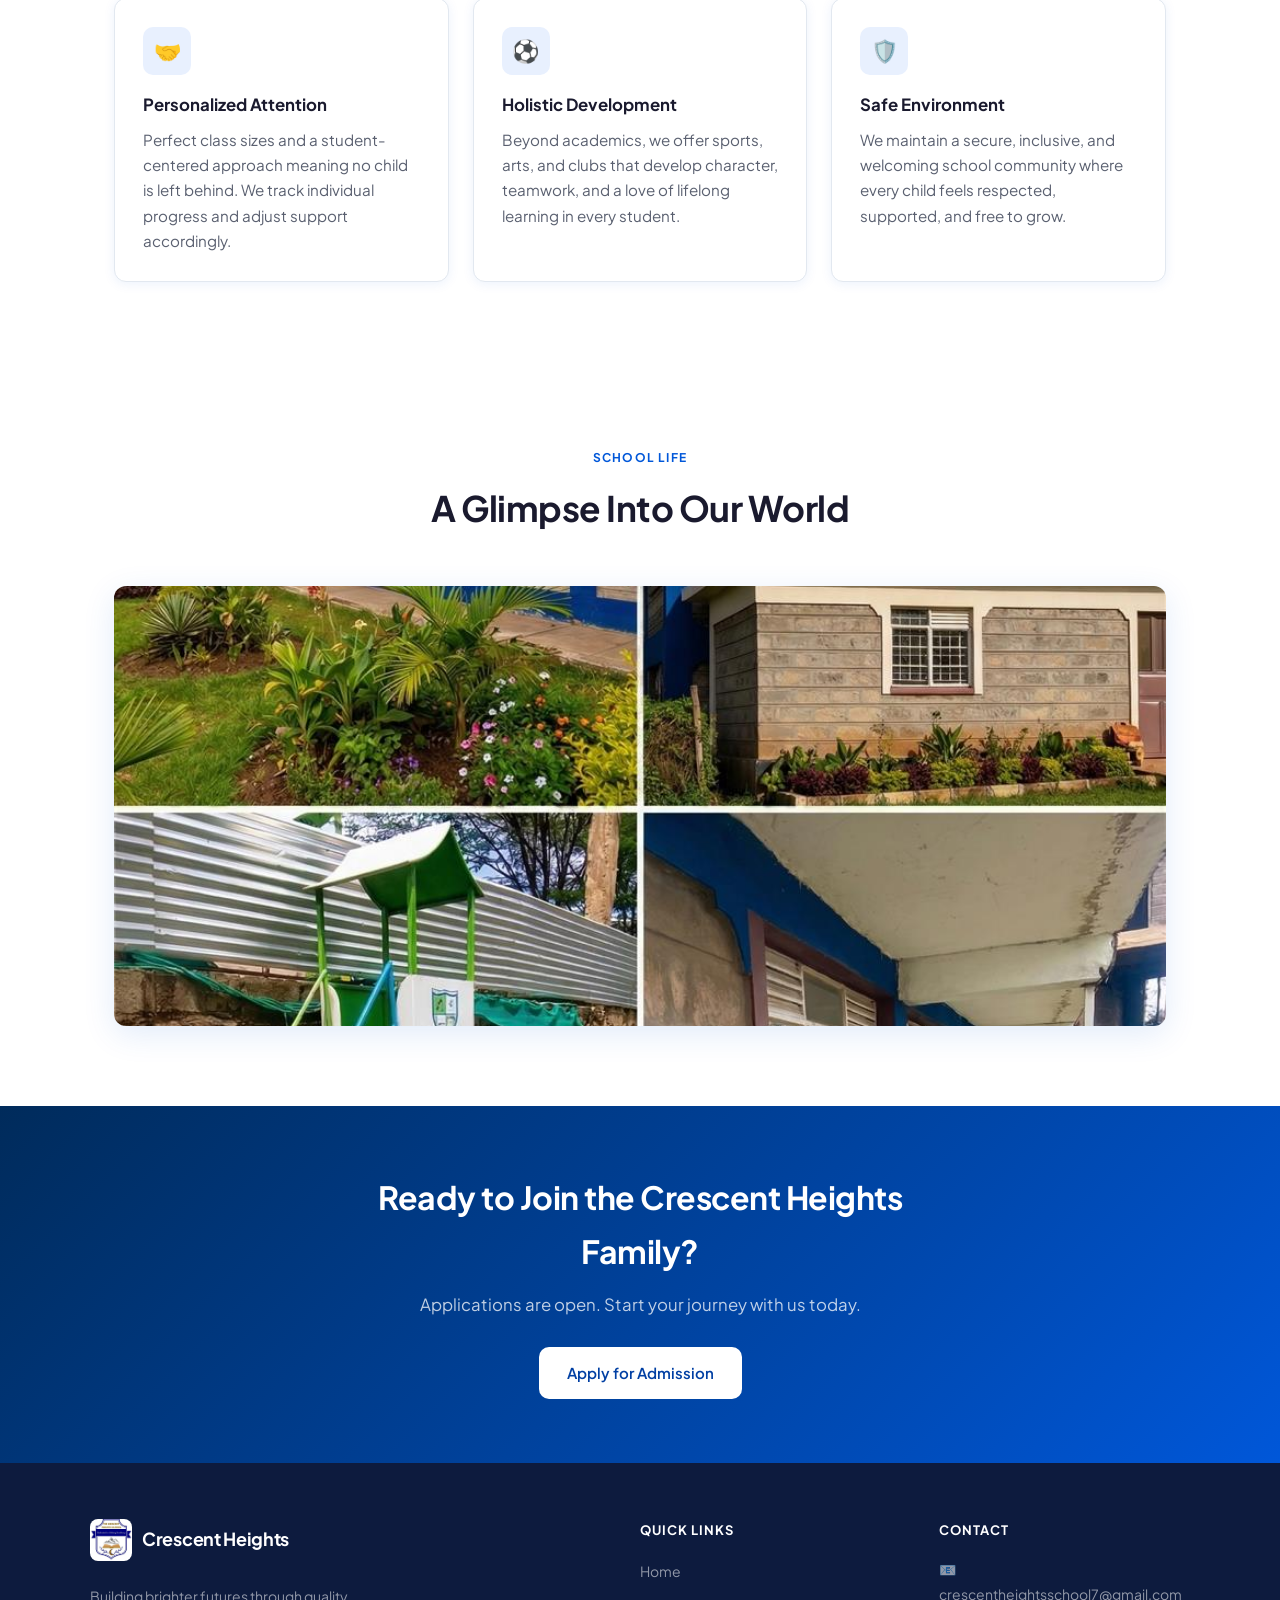
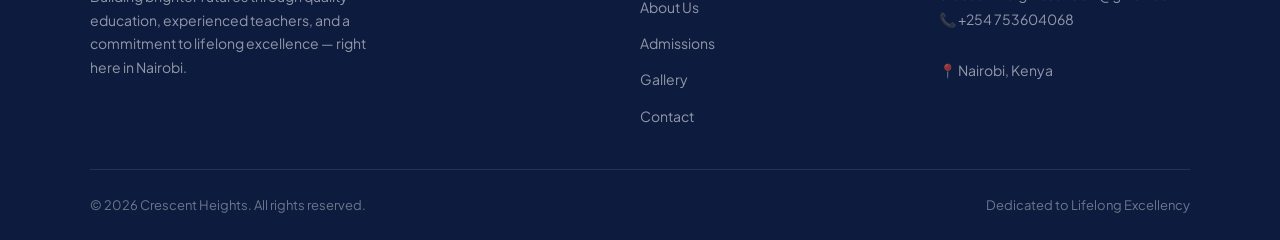
==== commit 83b200aa: "seo" ====
--- a/index.html
+++ b/index.html
@@ -4,8 +4,8 @@
   <meta charset="UTF-8">
   <meta name="viewport" content="width=device-width, initial-scale=1.0">
   <meta name="description" content="Crescent Heights — a modern school committed to quality education, experienced teachers, and lifelong learning. Apply today.">
-  <title>Crescent Heights School | Top-Rated Private CBC School in Nairobi</title>
-  <meta name="description" content="Crescent Heights School offers a holistic CBC curriculum in Nairobi. Discover our modern facilities, expert teachers, and nurturing environment for your child. Enroll now!">
+  <title>Crescent Heights School | Best Primary &amp; Kindergarten in Rongai &amp; Ngong</title>
+  <meta name="description" content="Crescent Heights School in Rongai &amp; Ngong offers quality CBC education with reliable school transport and nutritious hot lunches. Enroll your child today!">
   <link rel="icon" type="image/jpg" href="images/logo.jpg">
   <link rel="preconnect" href="https://fonts.googleapis.com">
   <link rel="stylesheet" href="style.css">
@@ -15,7 +15,7 @@
 <header>
   <div class="navbar">
     <a href="index.html" class="logo-section">
-      <img src="images/logo.jpg" class="logo" alt="Crescent Heights School Logo - Private CBC School in Nairobi">
+      <img src="images/logo.jpg" class="logo" alt="Crescent Heights School Logo - Private CBC School in Ngong,Nairobi">
       <span class="school-name">Crescent Heights</span>
     </a>
     <button class="hamburger" id="hamburger" aria-label="Toggle menu">
@@ -45,7 +45,7 @@
 
 <div class="stats-strip">
   <div class="stats-grid">
-    <div class="stat fade-up"><div class="stat-number">100+</div><div class="stat-label">Students Enrolled</div></div>
+    <div class="stat fade-up"><div class="stat-number">50+</div><div class="stat-label">Students Enrolled</div></div>
     <div class="stat fade-up"><div class="stat-number">10+</div><div class="stat-label">Experienced Teachers</div></div>
     <div class="stat fade-up"><div class="stat-number">5+</div><div class="stat-label">Years of Excellence</div></div>
     <div class="stat fade-up"><div class="stat-number">98%</div><div class="stat-label">Transition Rate</div></div>
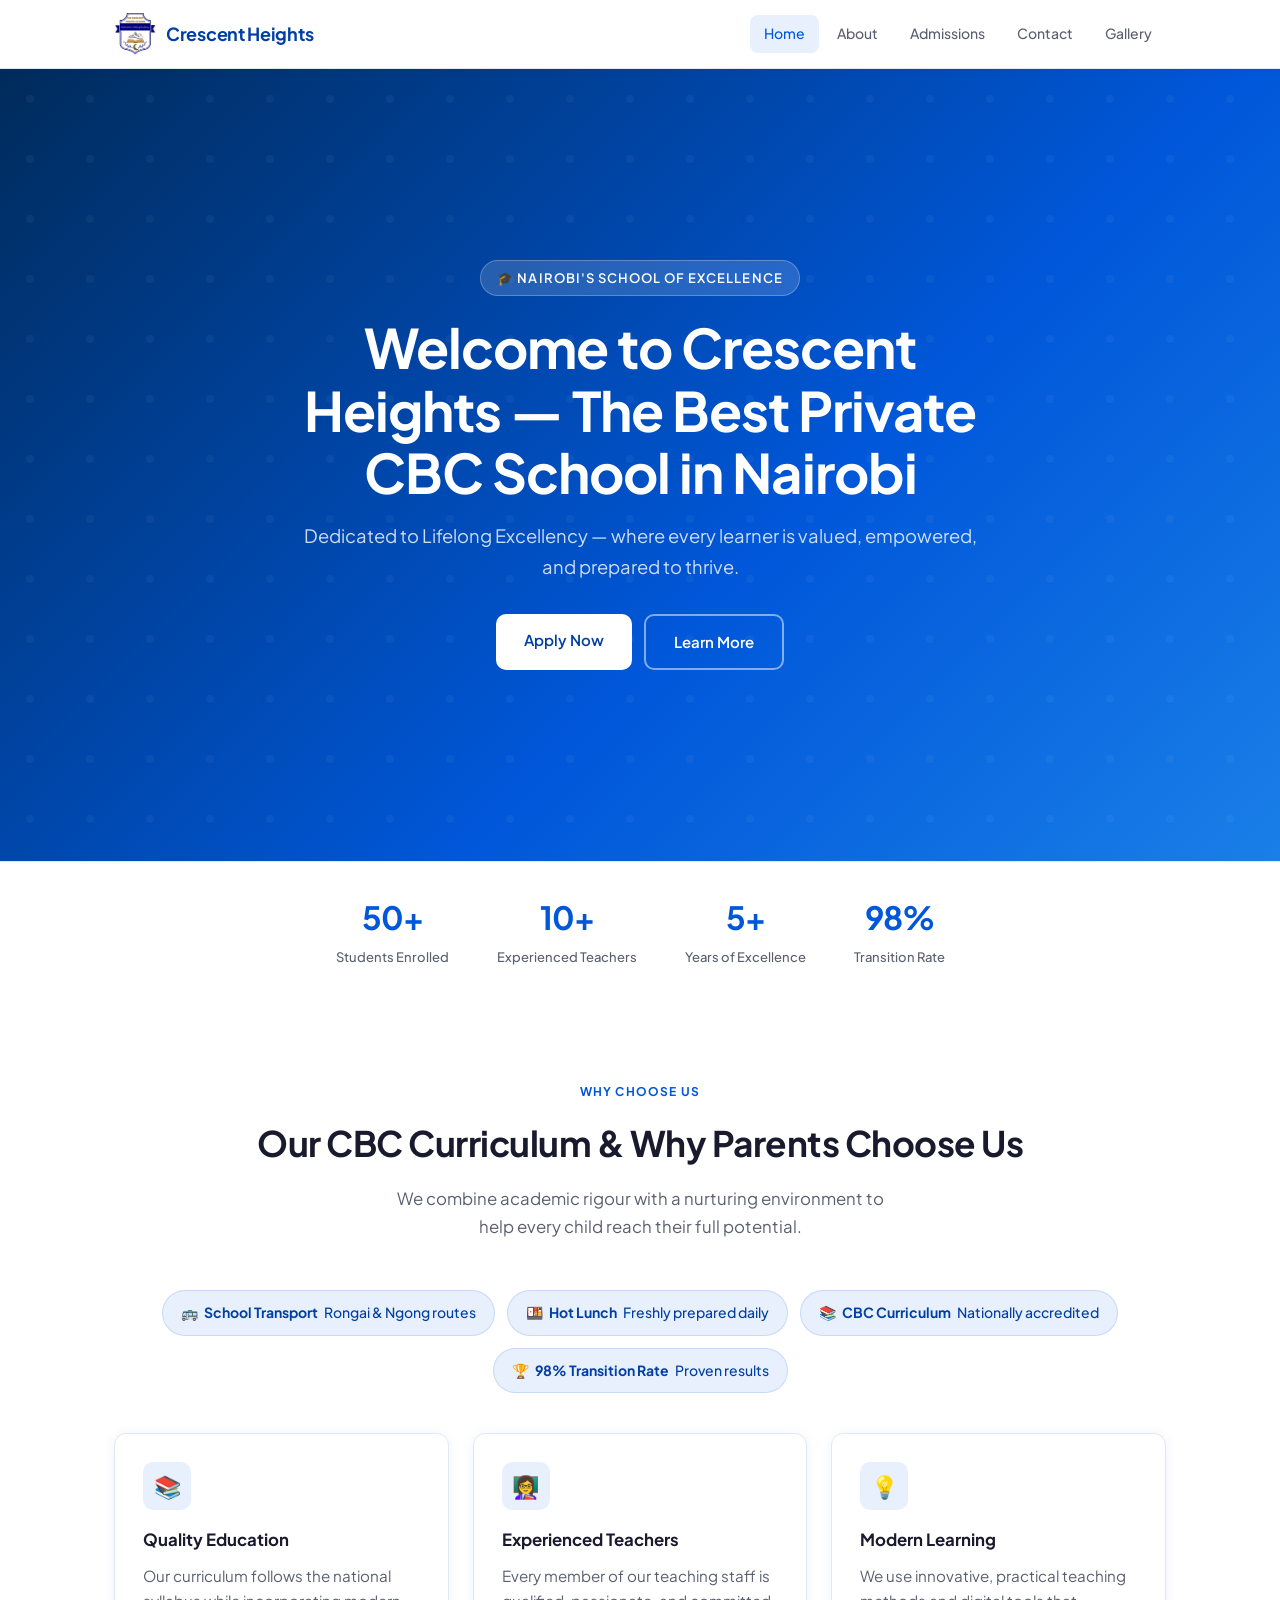
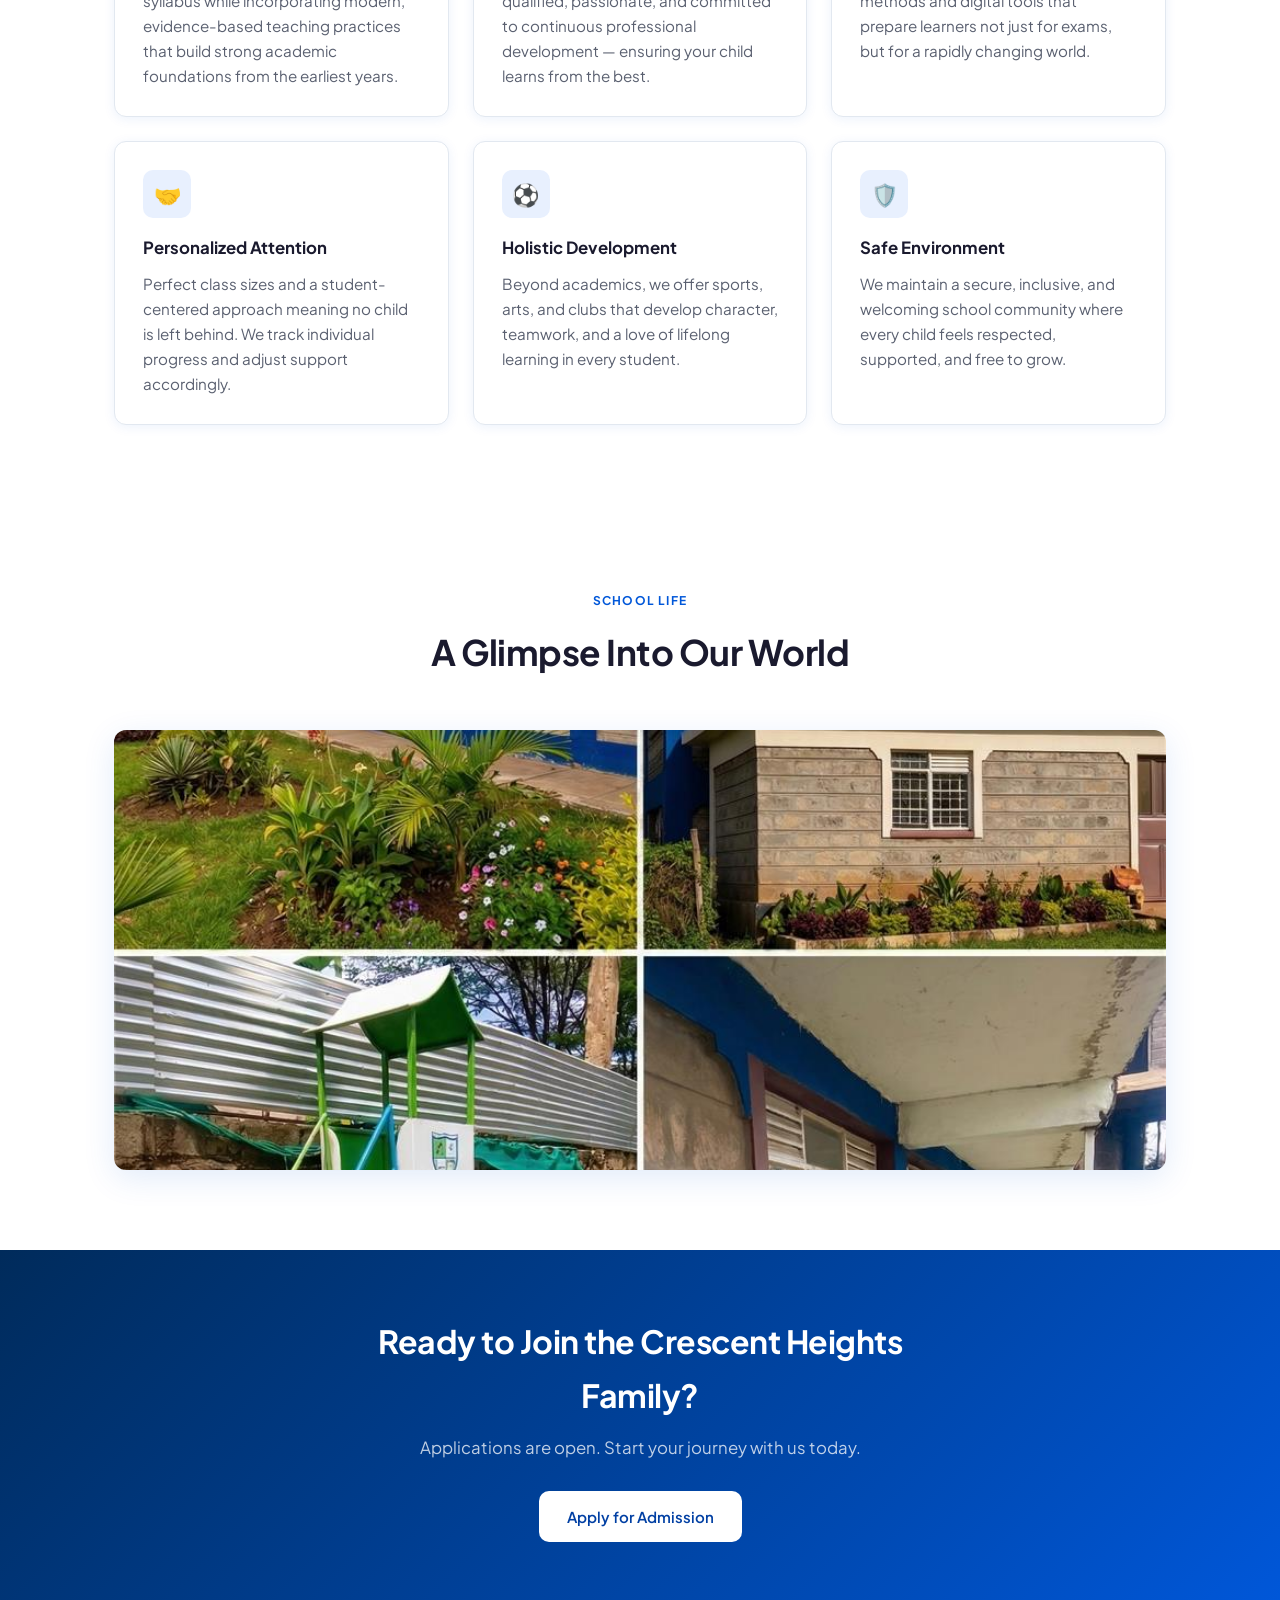
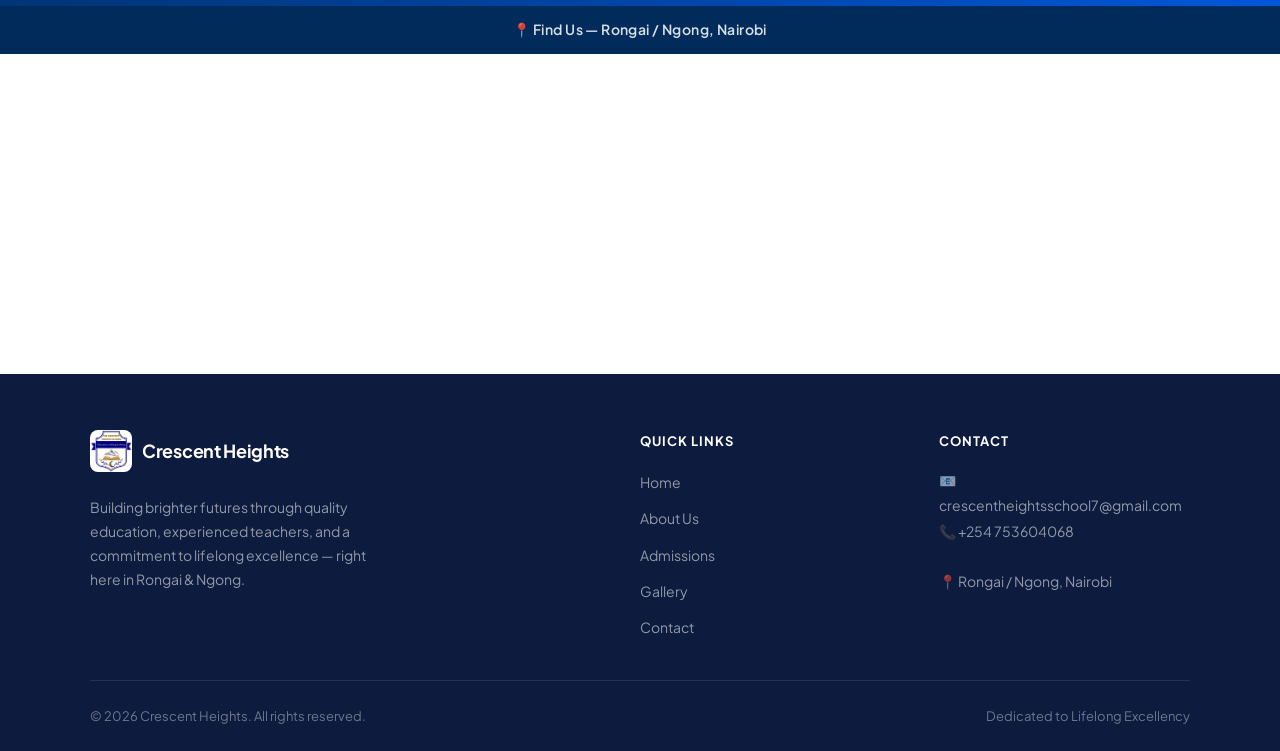
==== commit 06d240e7: "update" ====
--- a/index.html
+++ b/index.html
@@ -58,6 +58,13 @@
     <h2>Our CBC Curriculum & Why Parents Choose Us</h2>
     <p class="section-sub">We combine academic rigour with a nurturing environment to help every child reach their full potential.</p>
   </div>
+
+  <div class="perks-strip fade-up">
+    <div class="perk">🚌 <strong>School Transport</strong> Rongai &amp; Ngong routes</div>
+    <div class="perk">🍱 <strong>Hot Lunch</strong> Freshly prepared daily</div>
+    <div class="perk">📚 <strong>CBC Curriculum</strong> Nationally accredited</div>
+    <div class="perk">🏆 <strong>98% Transition Rate</strong> Proven results</div>
+  </div>
   <div class="cards">
     <div class="card fade-up">
       <div class="card-icon">📚</div>
@@ -113,6 +120,11 @@
   </div>
 </section>
 
+<div class="map-section">
+  <div class="map-label">📍 Find Us — Rongai / Ngong, Nairobi</div>
+  <iframe src="https://www.google.com/maps/embed?pb=!1m18!1m12!1m3!1d249.28997304698953!2d36.71396829455627!3d-1.393170629211568!2m3!1f0!2f0!3f0!3m2!1i1024!2i768!4f13.1!3m3!1m2!1s0x182f0526e683555d%3A0xda788931d4030769!2sThe%20Crescent%20Heights%20School!5e0!3m2!1sen!2ske!4v1775996289267!5m2!1sen!2ske" allowfullscreen="" loading="lazy" referrerpolicy="no-referrer-when-downgrade" title="Crescent Heights School on Google Maps"></iframe>
+</div>
+
 <footer>
   <div class="footer-grid">
     <div class="footer-brand">
@@ -120,7 +132,7 @@
         <img src="images/logo.jpg" class="logo" alt="Crescent Heights School Logo">
         <span class="school-name">Crescent Heights</span>
       </a>
-      <p>Building brighter futures through quality education, experienced teachers, and a commitment to lifelong excellence — right here in Nairobi.</p>
+      <p>Building brighter futures through quality education, experienced teachers, and a commitment to lifelong excellence — right here in Rongai &amp; Ngong.</p>
     </div>
     <div class="footer-col">
       <h4>Quick Links</h4>
@@ -137,7 +149,7 @@
       <address>
         📧 crescentheightsschool7@gmail.com<br>
         📞 +254 753604068<br><br>
-        📍 Nairobi, Kenya
+        📍 Rongai / Ngong, Nairobi
       </address>
     </div>
   </div>
@@ -146,6 +158,8 @@
     <span>Dedicated to Lifelong Excellency</span>
   </div>
 </footer>
+
+<a href="#" class="back-to-top" id="backToTop" aria-label="Back to top">↑</a>
 
 <script>
   const hamburger = document.getElementById('hamburger');
@@ -164,6 +178,10 @@
     });
   }, { threshold: 0.1 });
   document.querySelectorAll('.fade-up').forEach(el => observer.observe(el));
+
+  const btn = document.getElementById('backToTop');
+  window.addEventListener('scroll', () => btn.classList.toggle('visible', window.scrollY > 300));
+  btn.addEventListener('click', e => { e.preventDefault(); window.scrollTo({ top: 0, behavior: 'smooth' }); });
 </script>
 </body>
 </html>
--- a/style.css
+++ b/style.css
@@ -508,6 +508,162 @@
   flex-wrap: wrap; gap: 8px;
 }
 
+/* ── MAP SECTION ── */
+.map-section {
+  text-align: center;
+  padding: 0;
+}
+
+.map-label {
+  background: #002b5b;
+  color: rgba(255,255,255,0.85);
+  font-size: 14px;
+  font-weight: 600;
+  padding: 12px 24px;
+  letter-spacing: 0.03em;
+}
+
+.map-section iframe {
+  width: 100%;
+  height: 320px;
+  display: block;
+  border: none;
+}
+
+/* ── PERKS STRIP ── */
+.perks-strip {
+  display: flex;
+  flex-wrap: wrap;
+  gap: 12px;
+  margin-bottom: 40px;
+  justify-content: center;
+}
+
+.perk {
+  background: var(--blue-light);
+  color: var(--blue-dark);
+  padding: 10px 18px;
+  border-radius: 999px;
+  font-size: 14px;
+  font-weight: 500;
+  border: 1px solid rgba(0,87,217,0.15);
+}
+
+.perk strong { margin: 0 4px; }
+
+/* ── FEES PAGE ── */
+.fees-page {
+  max-width: 960px;
+  margin: 0 auto;
+  padding: 60px 24px;
+}
+
+.fees-note {
+  background: #fffbeb;
+  border: 1px solid #f5a623;
+  border-radius: 10px;
+  padding: 14px 20px;
+  font-size: 14px;
+  color: #7a4f00;
+  margin-bottom: 36px;
+  text-align: center;
+}
+
+.fees-grid {
+  display: grid;
+  grid-template-columns: repeat(auto-fit, minmax(220px, 1fr));
+  gap: 20px;
+  margin-bottom: 40px;
+}
+
+.fees-card {
+  background: var(--white);
+  border: 1px solid var(--border);
+  border-radius: var(--radius);
+  overflow: hidden;
+  box-shadow: var(--shadow);
+  transition: transform 0.2s, box-shadow 0.2s;
+}
+
+.fees-card:hover { transform: translateY(-4px); box-shadow: var(--shadow-lg); }
+
+.fees-card-header {
+  background: linear-gradient(135deg, #002b5b, #0057D9);
+  padding: 18px 20px;
+  display: flex;
+  flex-direction: column;
+  gap: 4px;
+}
+
+.fees-level { color: #fff; font-weight: 700; font-size: 16px; }
+.fees-grade { color: rgba(255,255,255,0.7); font-size: 13px; }
+
+.fees-items { padding: 16px 20px; }
+
+.fees-row {
+  display: flex;
+  justify-content: space-between;
+  font-size: 14px;
+  padding: 7px 0;
+  border-bottom: 1px solid var(--border);
+  color: var(--text);
+}
+
+.fees-row:last-child { border-bottom: none; }
+.fees-optional { color: var(--muted); }
+
+.fees-total {
+  background: var(--blue-light);
+  padding: 12px 20px;
+  font-size: 14px;
+  color: var(--blue-dark);
+  text-align: right;
+}
+
+.fees-total strong { font-size: 16px; }
+
+.fees-badges {
+  display: flex;
+  flex-direction: column;
+  gap: 12px;
+  margin-bottom: 32px;
+}
+
+.fees-badge {
+  background: var(--white);
+  border: 1px solid var(--border);
+  border-left: 4px solid var(--blue);
+  border-radius: 8px;
+  padding: 14px 18px;
+  font-size: 14px;
+  color: var(--text);
+}
+
+/* ── BACK TO TOP ── */
+.back-to-top {
+  position: fixed;
+  bottom: 28px;
+  right: 24px;
+  width: 42px;
+  height: 42px;
+  background: var(--blue);
+  color: #fff;
+  border-radius: 50%;
+  display: flex;
+  align-items: center;
+  justify-content: center;
+  font-size: 18px;
+  text-decoration: none;
+  opacity: 0;
+  pointer-events: none;
+  transition: opacity 0.3s, transform 0.3s;
+  box-shadow: 0 4px 12px rgba(0,87,217,0.3);
+  z-index: 999;
+}
+
+.back-to-top.visible { opacity: 1; pointer-events: auto; }
+.back-to-top:hover { transform: translateY(-3px); }
+
 /* ── COLLAGE PREVIEW ── */
 .collage-preview {
   position: relative;
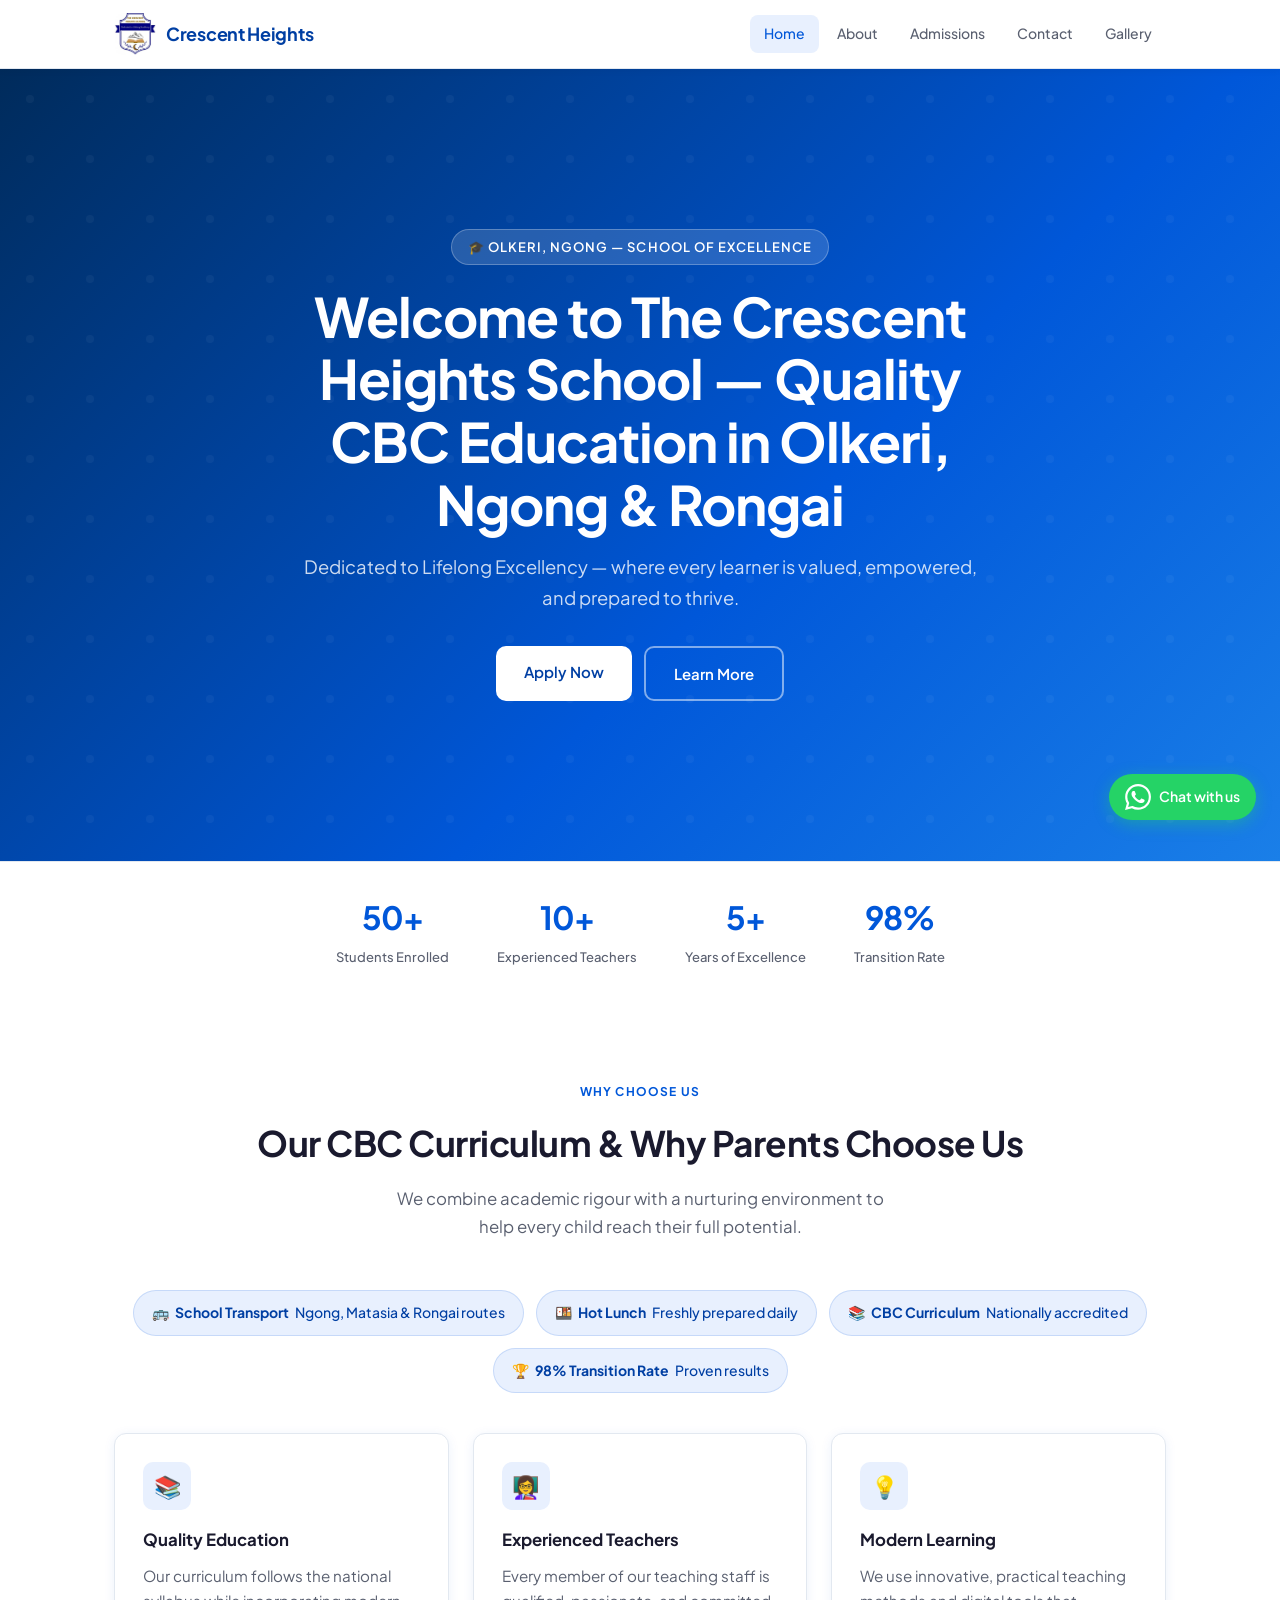
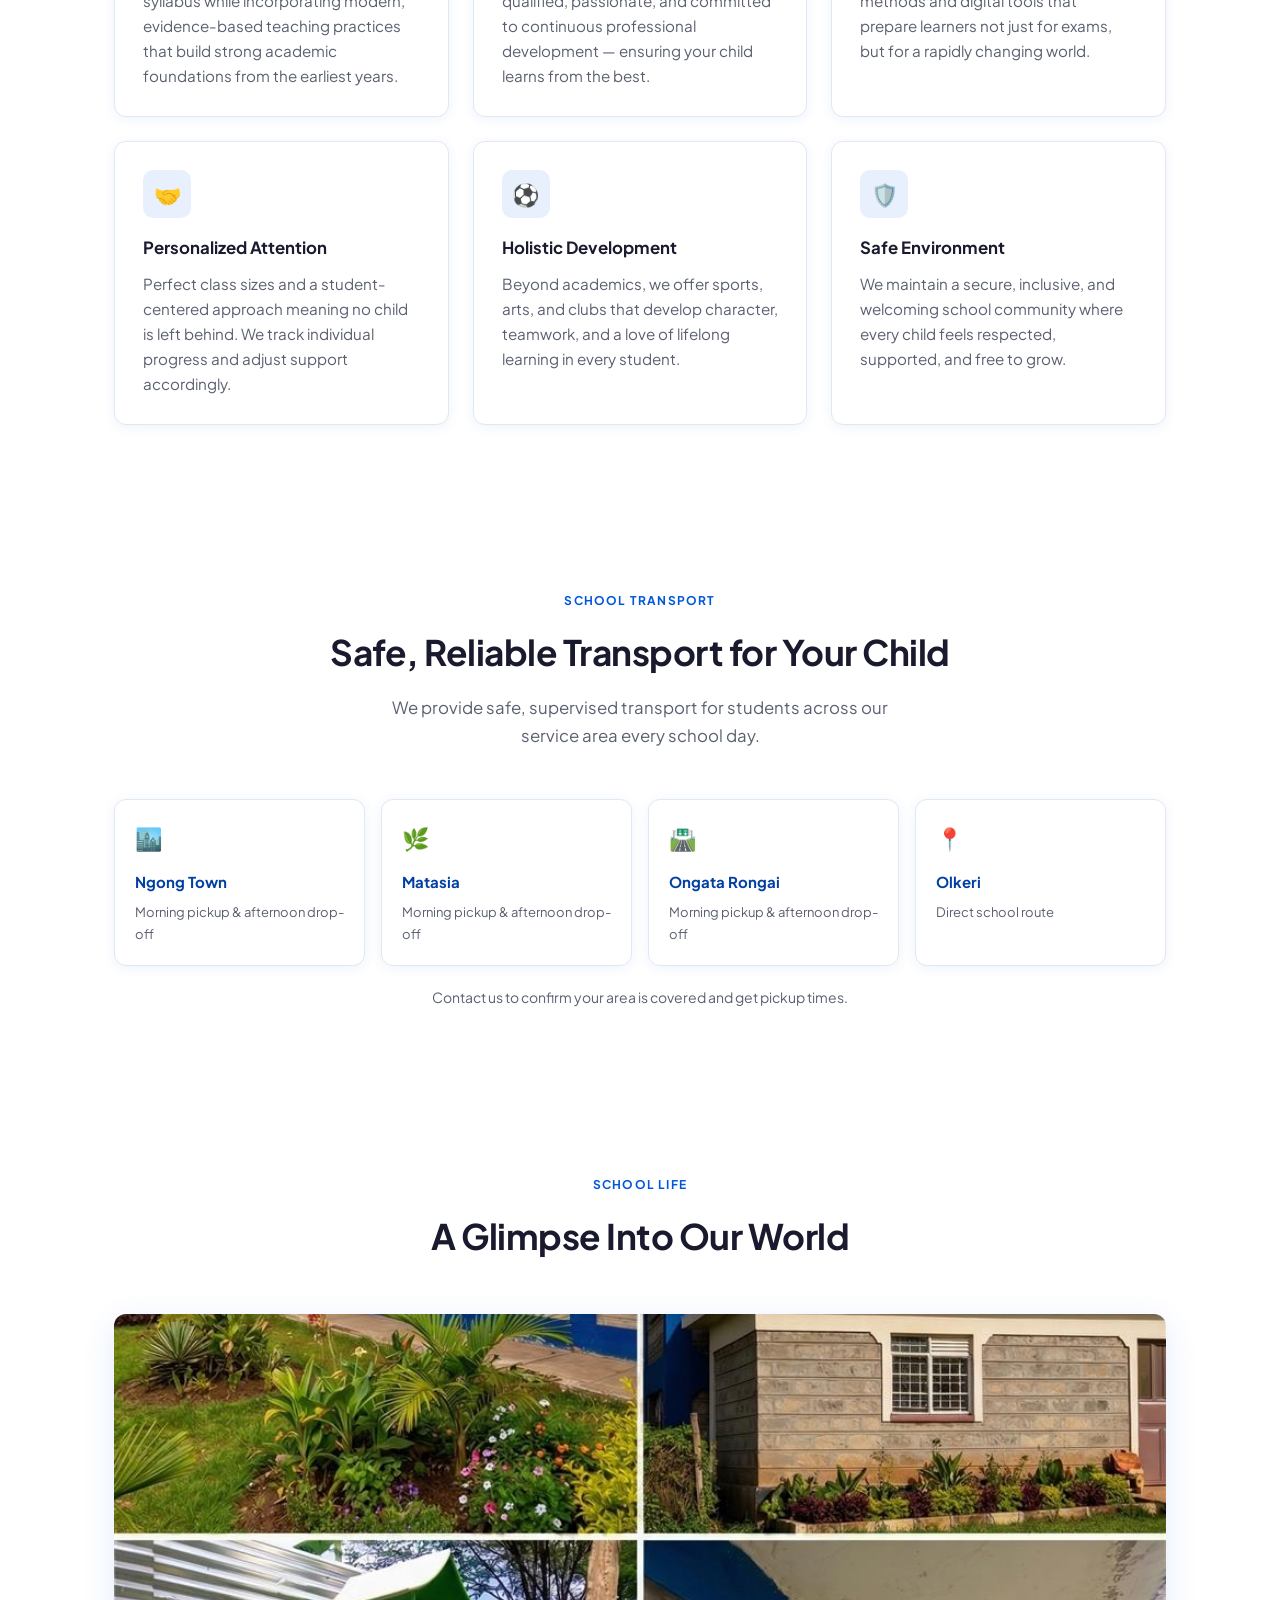
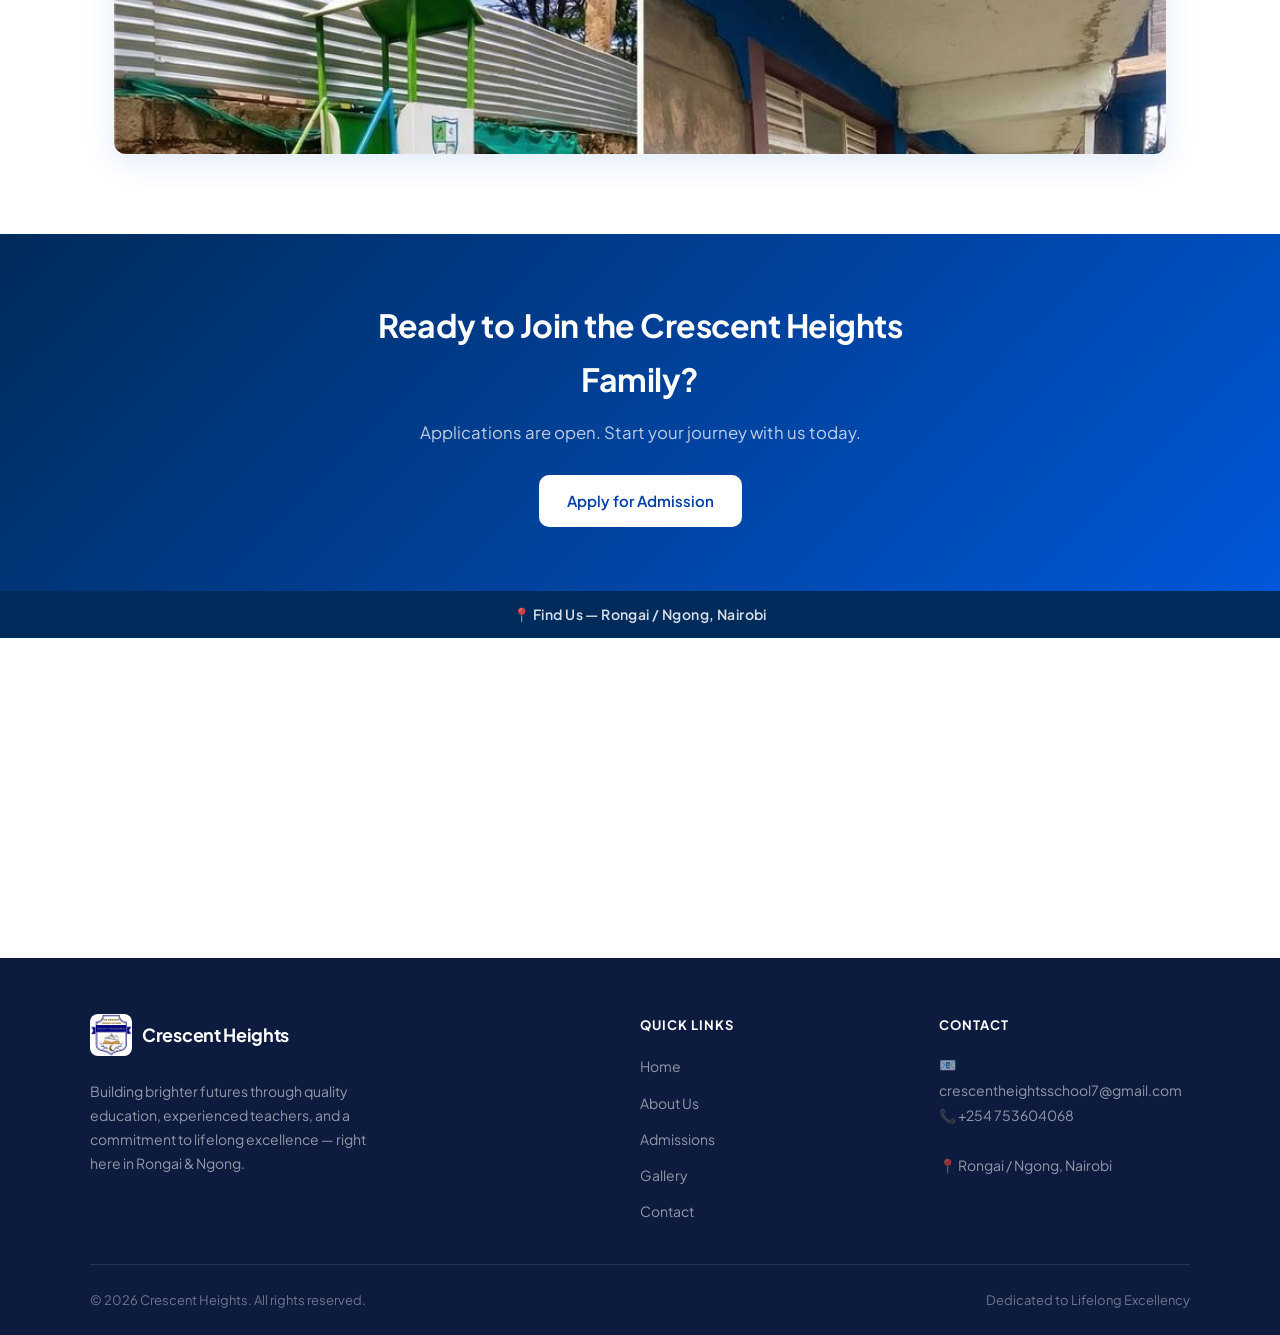
==== commit e4c032f1: "google tag" ====
--- a/index.html
+++ b/index.html
@@ -1,14 +1,55 @@
 <!DOCTYPE html>
 <html lang="en">
 <head>
+  <!-- Google tag (gtag.js) -->
+<script async src="https://www.googletagmanager.com/gtag/js?id=G-EZXC4PELKP"></script>
+<script>
+  window.dataLayer = window.dataLayer || [];
+  function gtag(){dataLayer.push(arguments);}
+  gtag('js', new Date());
+
+  gtag('config', 'G-EZXC4PELKP');
+</script>
   <meta charset="UTF-8">
   <meta name="viewport" content="width=device-width, initial-scale=1.0">
   <meta name="description" content="Crescent Heights — a modern school committed to quality education, experienced teachers, and lifelong learning. Apply today.">
-  <title>Crescent Heights School | Best Primary &amp; Kindergarten in Rongai &amp; Ngong</title>
-  <meta name="description" content="Crescent Heights School in Rongai &amp; Ngong offers quality CBC education with reliable school transport and nutritious hot lunches. Enroll your child today!">
+  <title>The Crescent Heights School | Quality Education in Olkeri, Ngong &amp; Rongai</title>
+  <meta name="description" content="The Crescent Heights School in Olkeri, Ngong offers quality CBC education with safe school transport serving Ngong Town, Matasia &amp; Ongata Rongai. Enroll today!">
   <link rel="icon" type="image/jpg" href="images/logo.jpg">
   <link rel="preconnect" href="https://fonts.googleapis.com">
   <link rel="stylesheet" href="style.css">
+  <script type="application/ld+json">
+  {
+    "@context": "https://schema.org",
+    "@type": "School",
+    "name": "The Crescent Heights School",
+    "url": "https://crescentheights.netlify.app",
+    "logo": "images/logo.jpg",
+    "description": "Quality CBC education in Olkeri, Ngong with safe school transport serving Ngong Town, Matasia and Ongata Rongai.",
+    "telephone": "+254753604068",
+    "email": "crescentheightsschool7@gmail.com",
+    "address": {
+      "@type": "PostalAddress",
+      "streetAddress": "Olkeri",
+      "addressLocality": "Ngong",
+      "addressRegion": "Kajiado",
+      "addressCountry": "KE"
+    },
+    "geo": {
+      "@type": "GeoCoordinates",
+      "latitude": -1.39317,
+      "longitude": 36.71397
+    },
+    "areaServed": [
+      { "@type": "City", "name": "Ngong" },
+      { "@type": "City", "name": "Ongata Rongai" },
+      { "@type": "Place", "name": "Matasia" },
+      { "@type": "Place", "name": "Olkeri" }
+    ],
+    "openingHours": "Mo-Fr 07:00-17:00",
+    "sameAs": ["https://www.google.com/maps?cid=15745213791490122601"]
+  }
+  </script>
 </head>
 <body>
 
@@ -33,8 +74,8 @@
 
 <section class="hero">
   <div class="hero-content">
-    <div class="hero-badge">🎓 Nairobi's School of Excellence</div>
-    <h1>Welcome to Crescent Heights — The Best Private CBC School in Nairobi</h1>
+    <div class="hero-badge">🎓 Olkeri, Ngong — School of Excellence</div>
+    <h1>Welcome to The Crescent Heights School — Quality CBC Education in Olkeri, Ngong &amp; Rongai</h1>
     <p>Dedicated to Lifelong Excellency — where every learner is valued, empowered, and prepared to thrive.</p>
     <div class="hero-btns">
       <a href="admission.html" class="btn btn-primary">Apply Now</a>
@@ -60,7 +101,7 @@
   </div>
 
   <div class="perks-strip fade-up">
-    <div class="perk">🚌 <strong>School Transport</strong> Rongai &amp; Ngong routes</div>
+    <div class="perk">🚌 <strong>School Transport</strong> Ngong, Matasia &amp; Rongai routes</div>
     <div class="perk">🍱 <strong>Hot Lunch</strong> Freshly prepared daily</div>
     <div class="perk">📚 <strong>CBC Curriculum</strong> Nationally accredited</div>
     <div class="perk">🏆 <strong>98% Transition Rate</strong> Proven results</div>
@@ -97,6 +138,21 @@
       <p>We maintain a secure, inclusive, and welcoming school community where every child feels respected, supported, and free to grow.</p>
     </div>
   </div>
+</section>
+
+<section class="section">
+  <div class="section-header fade-up">
+    <div class="section-tag">School Transport</div>
+    <h2>Safe, Reliable Transport for Your Child</h2>
+    <p class="section-sub">We provide safe, supervised transport for students across our service area every school day.</p>
+  </div>
+  <div class="transport-grid fade-up">
+    <div class="transport-card">🏙️ <strong>Ngong Town</strong><span>Morning pickup &amp; afternoon drop-off</span></div>
+    <div class="transport-card">🌿 <strong>Matasia</strong><span>Morning pickup &amp; afternoon drop-off</span></div>
+    <div class="transport-card">🛣️ <strong>Ongata Rongai</strong><span>Morning pickup &amp; afternoon drop-off</span></div>
+    <div class="transport-card">📍 <strong>Olkeri</strong><span>Direct school route</span></div>
+  </div>
+  <p style="text-align:center; font-size:14px; color:var(--muted); margin-top:20px;">Contact us to confirm your area is covered and get pickup times.</p>
 </section>
 
 <section class="section">
@@ -159,6 +215,11 @@
   </div>
 </footer>
 
+<a href="https://wa.me/254701911486" class="whatsapp-btn" target="_blank" rel="noopener" aria-label="Chat on WhatsApp">
+  <svg xmlns="http://www.w3.org/2000/svg" viewBox="0 0 24 24" fill="white" width="26" height="26"><path d="M17.472 14.382c-.297-.149-1.758-.867-2.03-.967-.273-.099-.471-.148-.67.15-.197.297-.767.966-.94 1.164-.173.199-.347.223-.644.075-.297-.15-1.255-.463-2.39-1.475-.883-.788-1.48-1.761-1.653-2.059-.173-.297-.018-.458.13-.606.134-.133.298-.347.446-.52.149-.174.198-.298.298-.497.099-.198.05-.371-.025-.52-.075-.149-.669-1.612-.916-2.207-.242-.579-.487-.5-.669-.51-.173-.008-.371-.01-.57-.01-.198 0-.52.074-.792.372-.272.297-1.04 1.016-1.04 2.479 0 1.462 1.065 2.875 1.213 3.074.149.198 2.096 3.2 5.077 4.487.709.306 1.262.489 1.694.625.712.227 1.36.195 1.871.118.571-.085 1.758-.719 2.006-1.413.248-.694.248-1.289.173-1.413-.074-.124-.272-.198-.57-.347m-5.421 7.403h-.004a9.87 9.87 0 01-5.031-1.378l-.361-.214-3.741.982.998-3.648-.235-.374a9.86 9.86 0 01-1.51-5.26c.001-5.45 4.436-9.884 9.888-9.884 2.64 0 5.122 1.03 6.988 2.898a9.825 9.825 0 012.893 6.994c-.003 5.45-4.437 9.884-9.885 9.884m8.413-18.297A11.815 11.815 0 0012.05 0C5.495 0 .16 5.335.157 11.892c0 2.096.547 4.142 1.588 5.945L.057 24l6.305-1.654a11.882 11.882 0 005.683 1.448h.005c6.554 0 11.89-5.335 11.893-11.893a11.821 11.821 0 00-3.48-8.413z"/></svg>
+  <span>Chat with us</span>
+</a>
+
 <a href="#" class="back-to-top" id="backToTop" aria-label="Back to top">↑</a>
 
 <script>
--- a/style.css
+++ b/style.css
@@ -530,6 +530,30 @@
   border: none;
 }
 
+/* ── TRANSPORT SECTION ── */
+.transport-grid {
+  display: grid;
+  grid-template-columns: repeat(auto-fit, minmax(200px, 1fr));
+  gap: 16px;
+}
+
+.transport-card {
+  background: var(--white);
+  border: 1px solid var(--border);
+  border-radius: var(--radius);
+  padding: 20px;
+  display: flex;
+  flex-direction: column;
+  gap: 6px;
+  box-shadow: var(--shadow);
+  font-size: 22px;
+  transition: transform 0.2s, box-shadow 0.2s;
+}
+
+.transport-card:hover { transform: translateY(-3px); box-shadow: var(--shadow-lg); }
+.transport-card strong { font-size: 15px; color: var(--blue-dark); display: block; margin-top: 6px; }
+.transport-card span { font-size: 13px; color: var(--muted); }
+
 /* ── PERKS STRIP ── */
 .perks-strip {
   display: flex;
@@ -637,6 +661,36 @@
   padding: 14px 18px;
   font-size: 14px;
   color: var(--text);
+}
+
+/* ── WHATSAPP BUTTON ── */
+.whatsapp-btn {
+  position: fixed;
+  bottom: 80px;
+  right: 24px;
+  background: #25D366;
+  color: #fff;
+  display: flex;
+  align-items: center;
+  gap: 8px;
+  padding: 10px 16px;
+  border-radius: 999px;
+  text-decoration: none;
+  font-size: 14px;
+  font-weight: 600;
+  box-shadow: 0 4px 16px rgba(37,211,102,0.4);
+  z-index: 999;
+  transition: transform 0.2s, box-shadow 0.2s;
+}
+
+.whatsapp-btn:hover {
+  transform: translateY(-2px);
+  box-shadow: 0 8px 20px rgba(37,211,102,0.5);
+}
+
+@media (max-width: 480px) {
+  .whatsapp-btn span { display: none; }
+  .whatsapp-btn { padding: 12px; border-radius: 50%; bottom: 80px; }
 }
 
 /* ── BACK TO TOP ── */
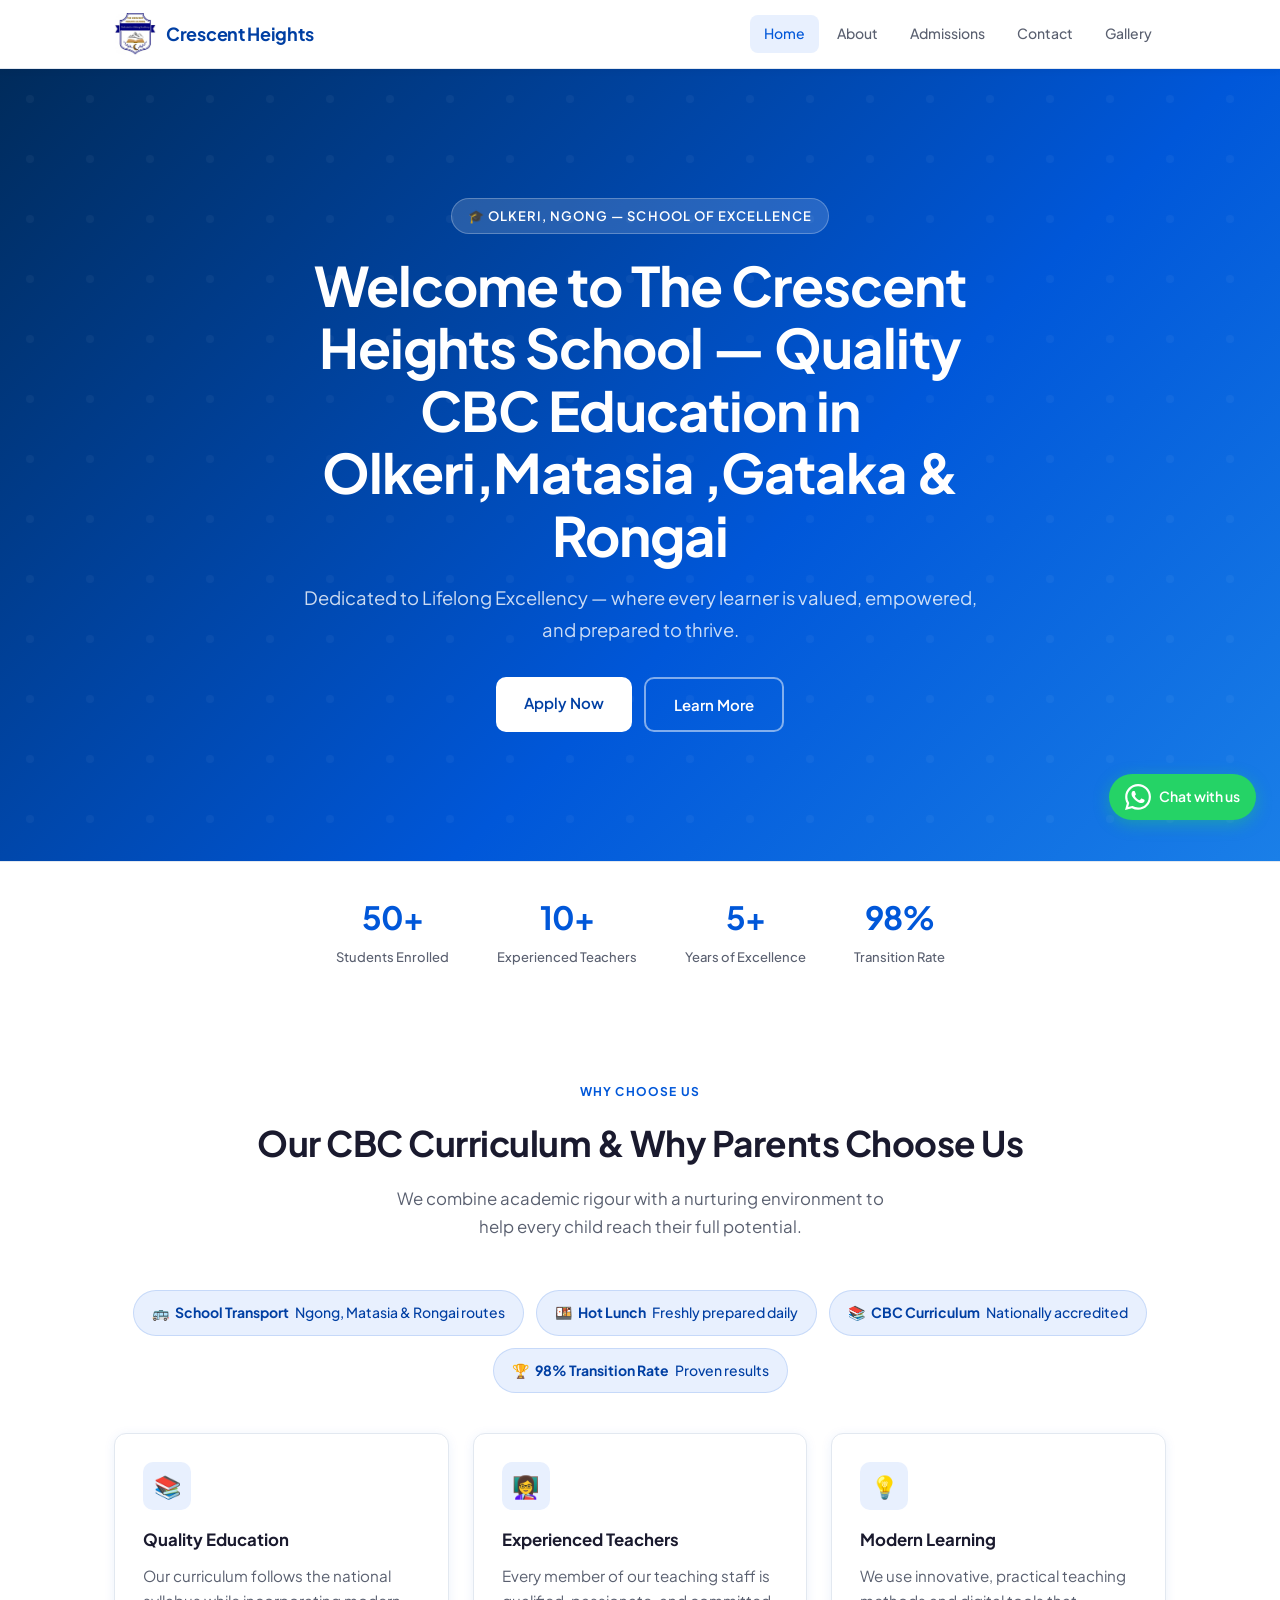
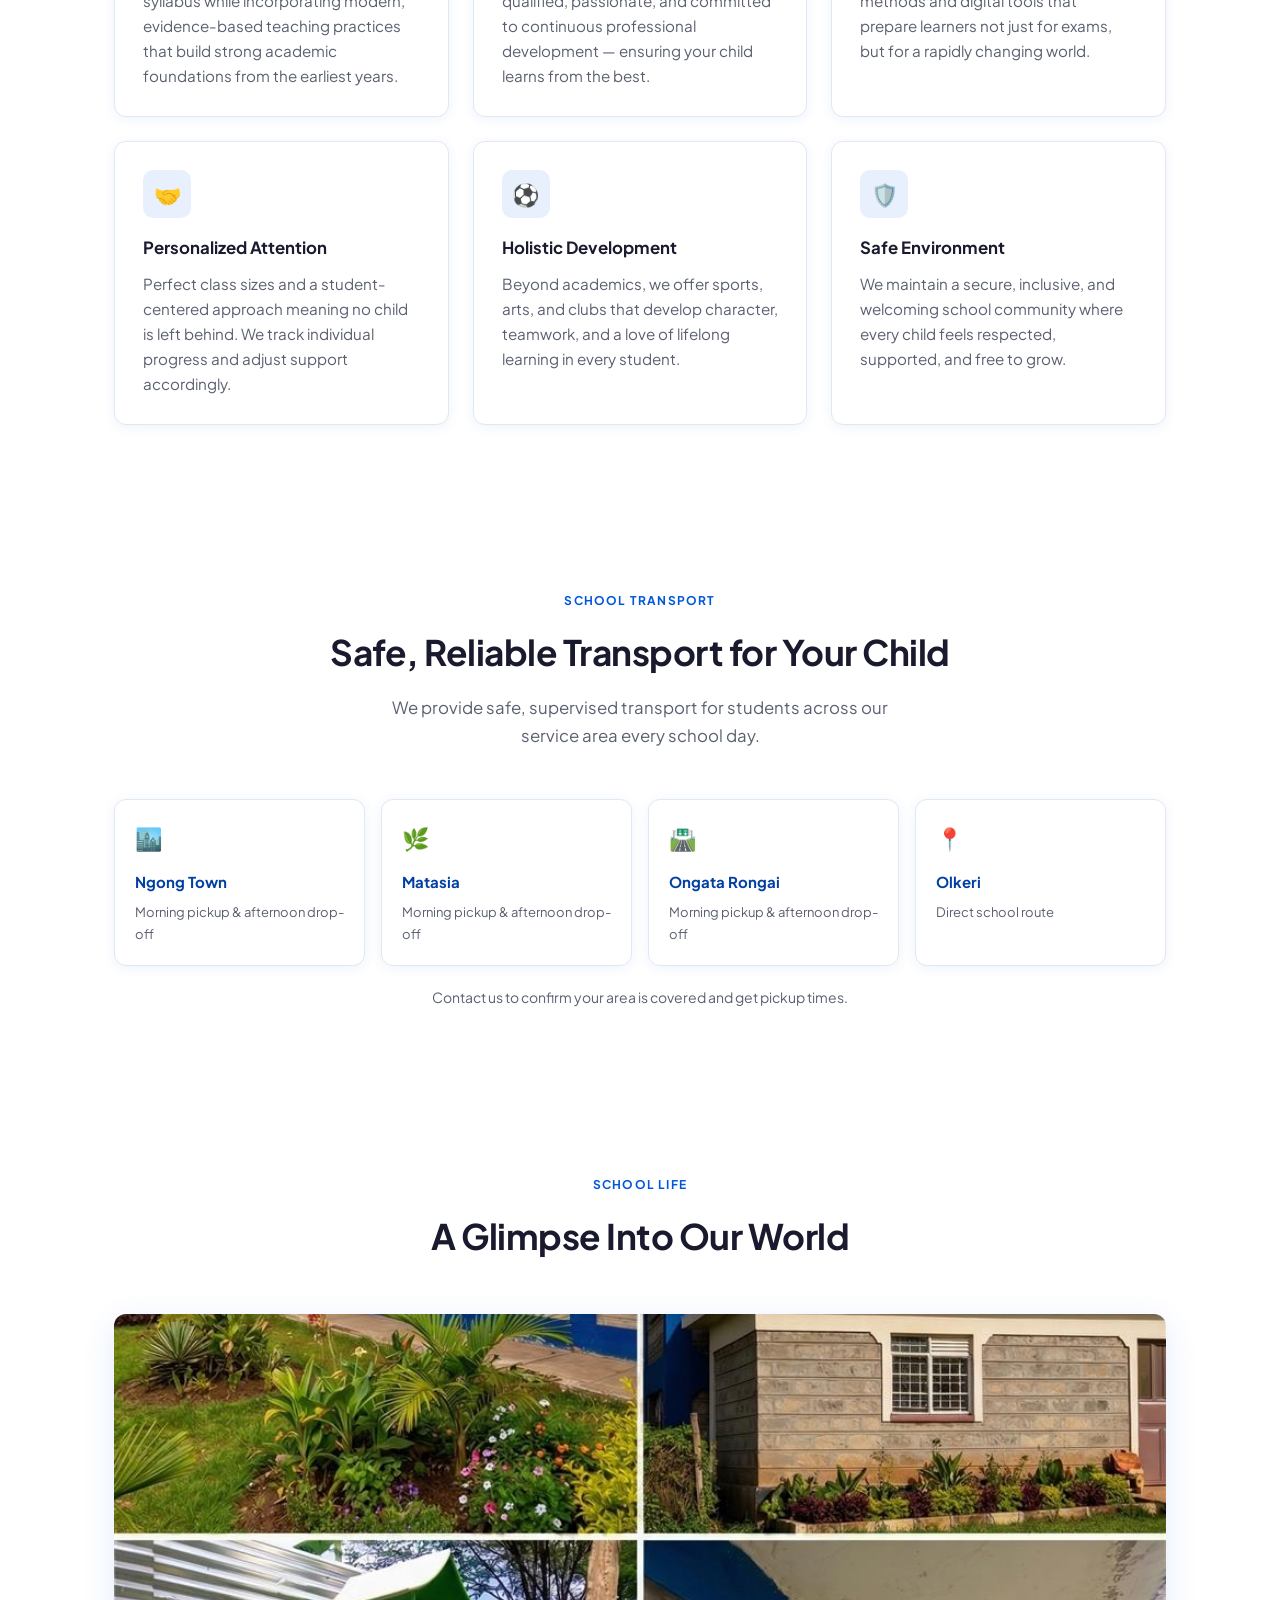
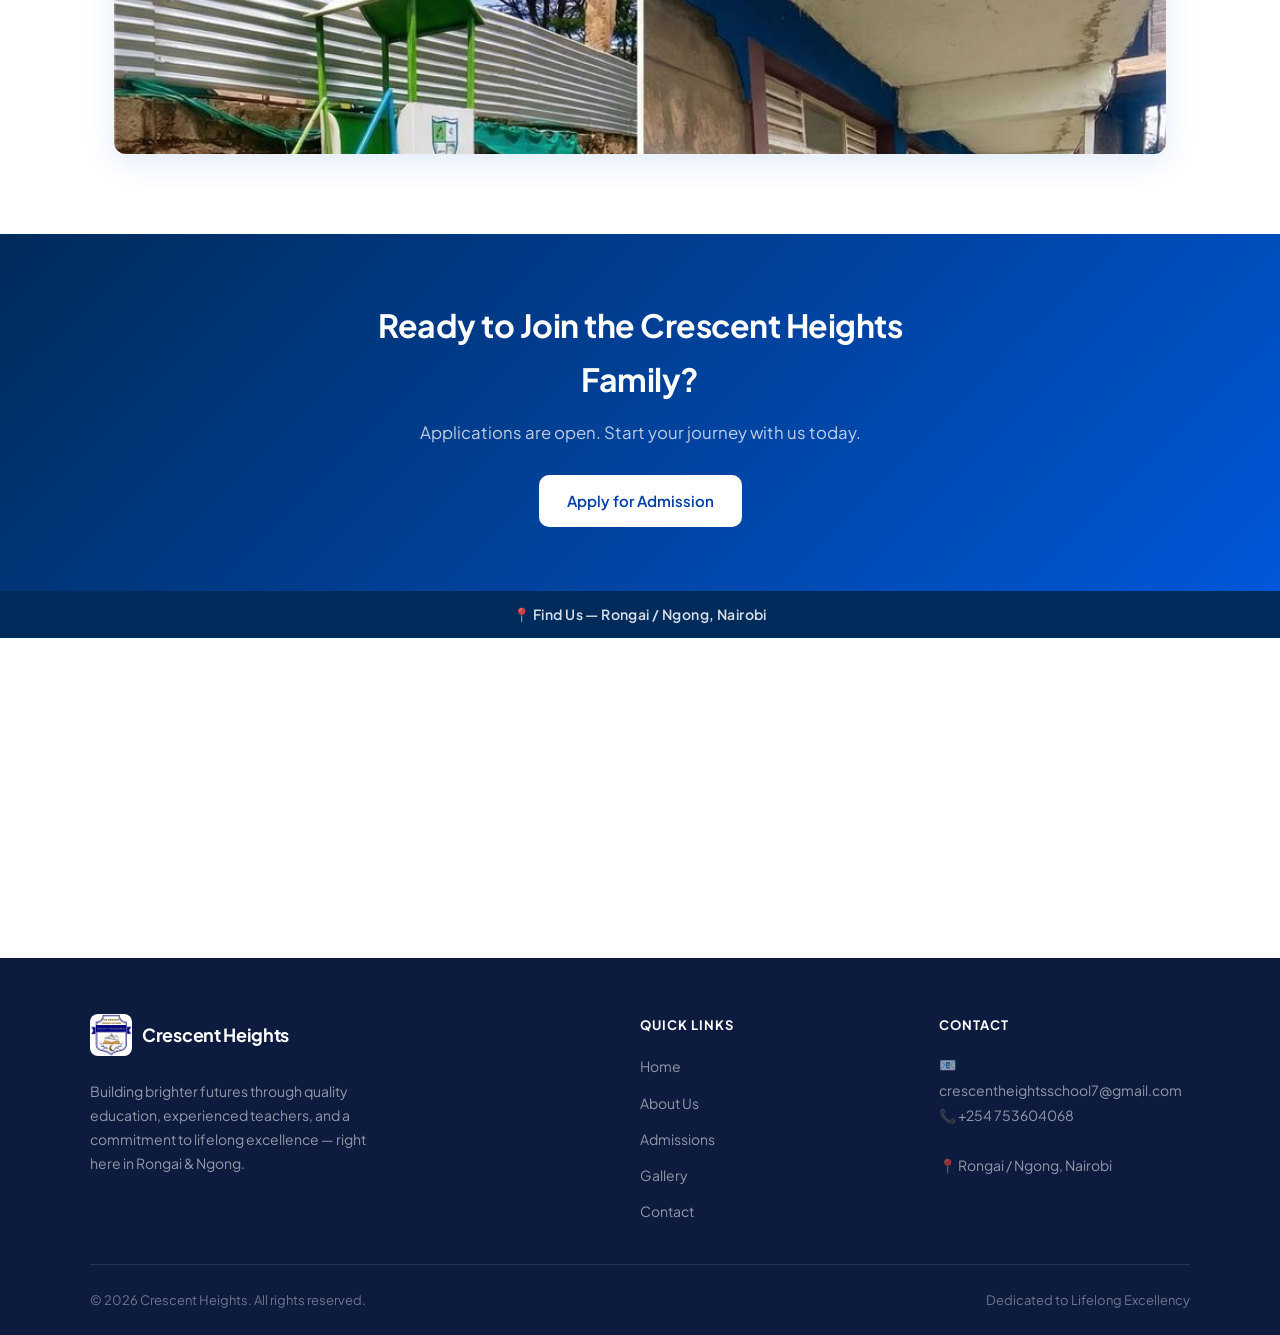
==== commit 4846e22e: "location" ====
--- a/index.html
+++ b/index.html
@@ -25,7 +25,7 @@
     "name": "The Crescent Heights School",
     "url": "https://crescentheights.netlify.app",
     "logo": "images/logo.jpg",
-    "description": "Quality CBC education in Olkeri, Ngong with safe school transport serving Ngong Town, Matasia and Ongata Rongai.",
+    "description": "Quality CBC education in Olkeri, Ngong with safe school transport serving Rongai,Matasia Gataka nad the environs.",
     "telephone": "+254753604068",
     "email": "crescentheightsschool7@gmail.com",
     "address": {
@@ -75,7 +75,7 @@
 <section class="hero">
   <div class="hero-content">
     <div class="hero-badge">🎓 Olkeri, Ngong — School of Excellence</div>
-    <h1>Welcome to The Crescent Heights School — Quality CBC Education in Olkeri, Ngong &amp; Rongai</h1>
+    <h1>Welcome to The Crescent Heights School — Quality CBC Education in Olkeri,Matasia ,Gataka &amp; Rongai</h1>
     <p>Dedicated to Lifelong Excellency — where every learner is valued, empowered, and prepared to thrive.</p>
     <div class="hero-btns">
       <a href="admission.html" class="btn btn-primary">Apply Now</a>
